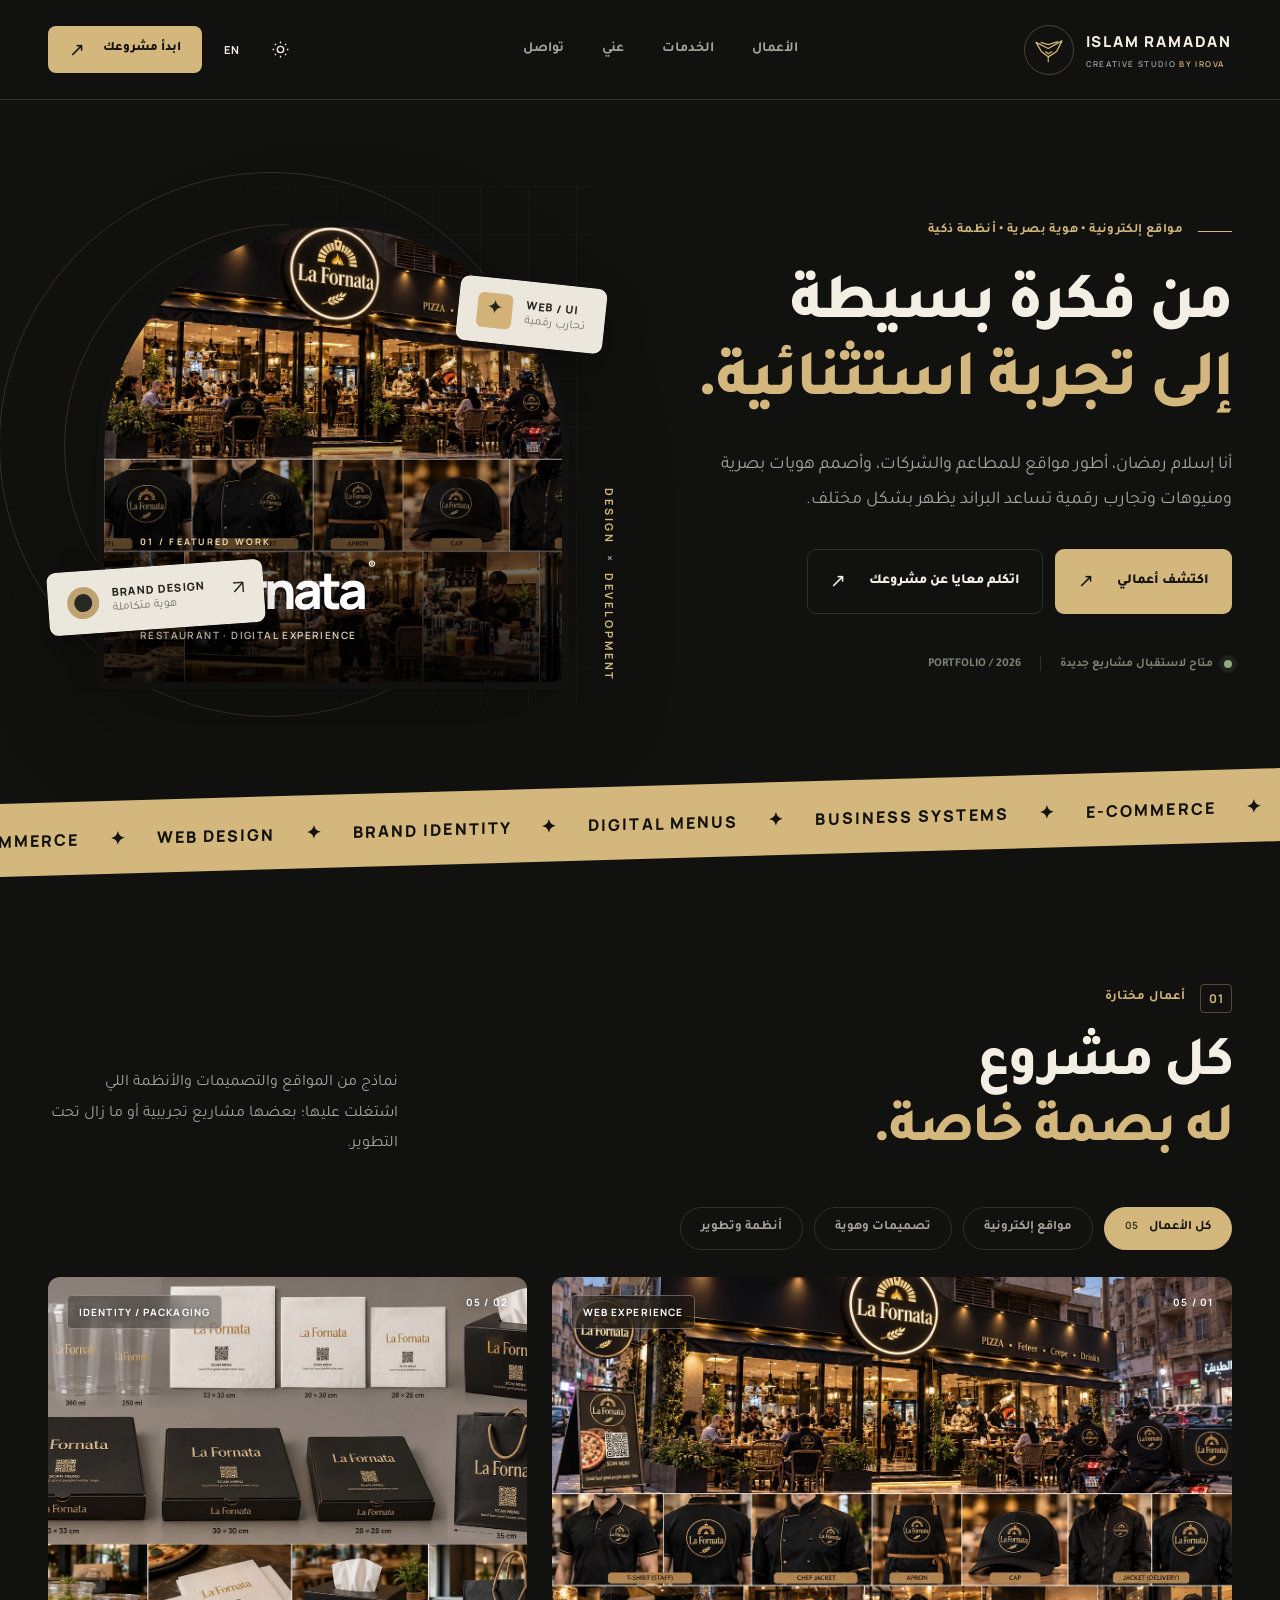
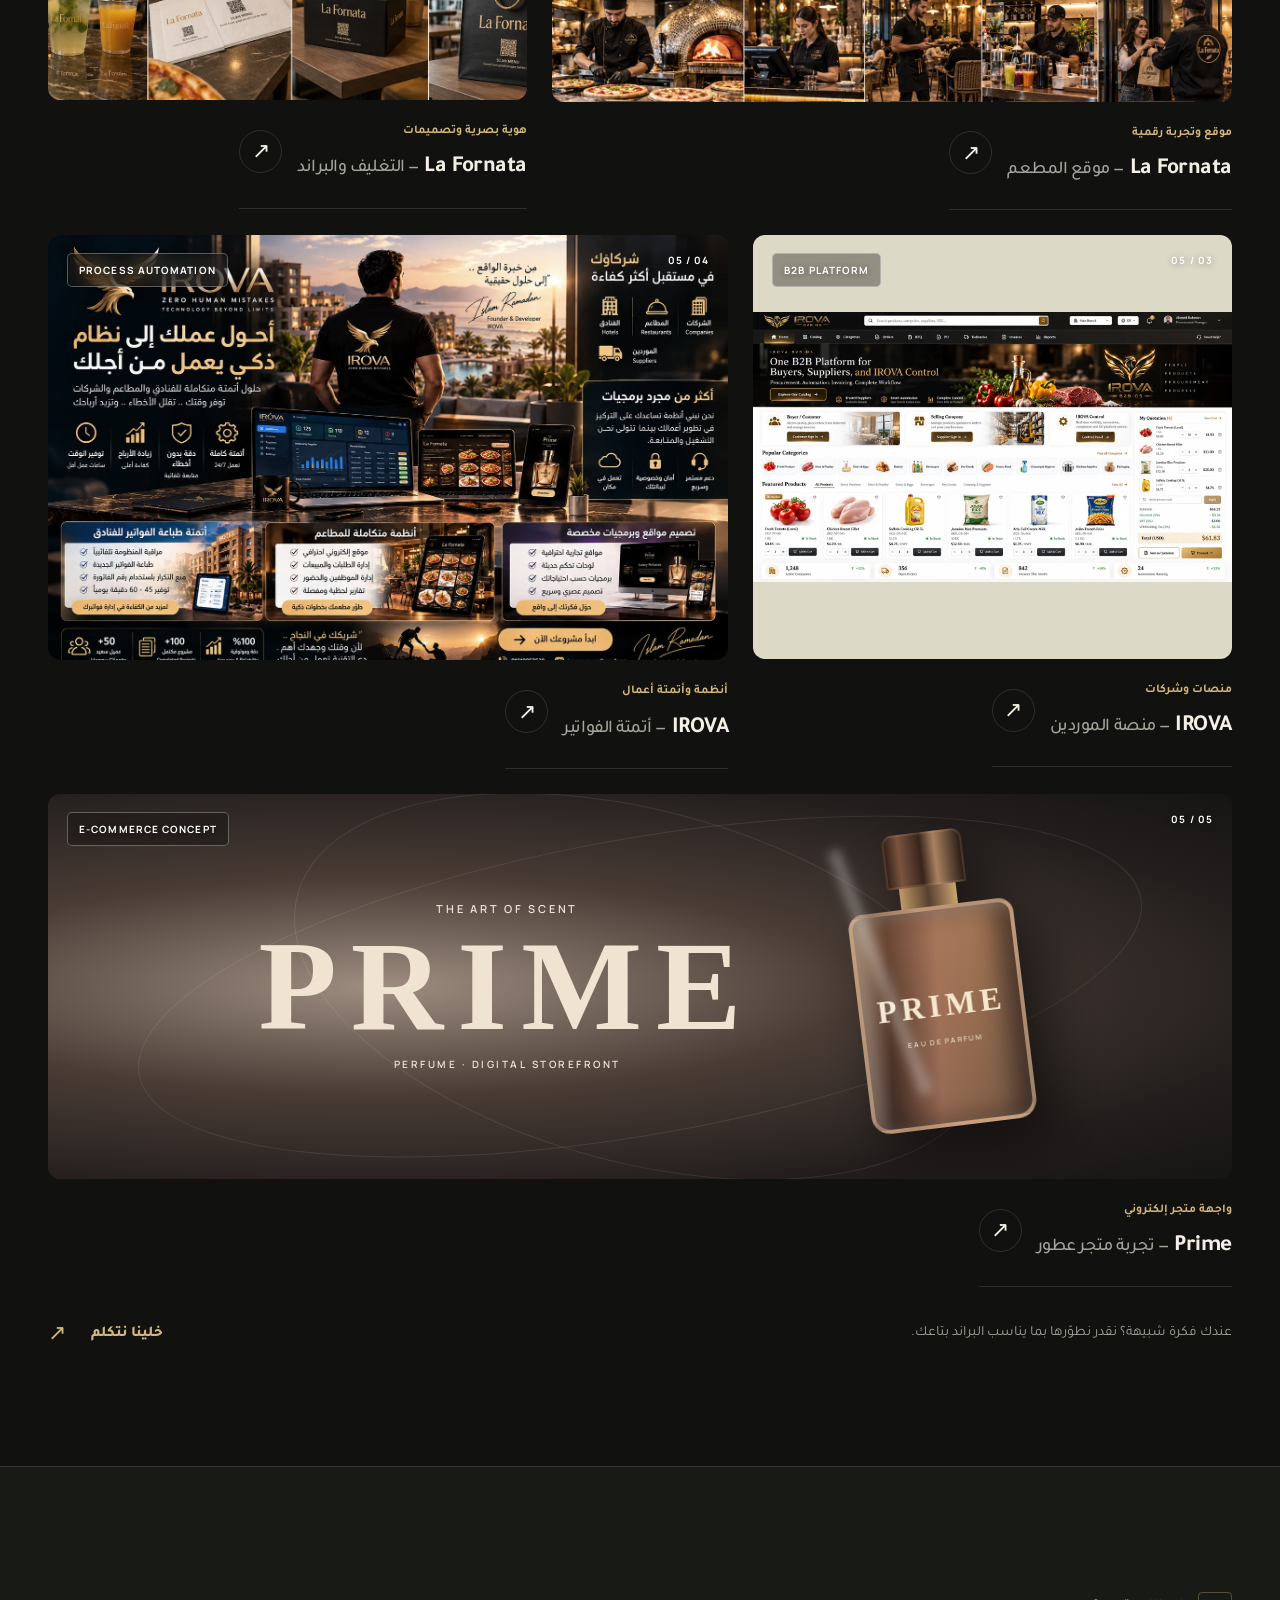
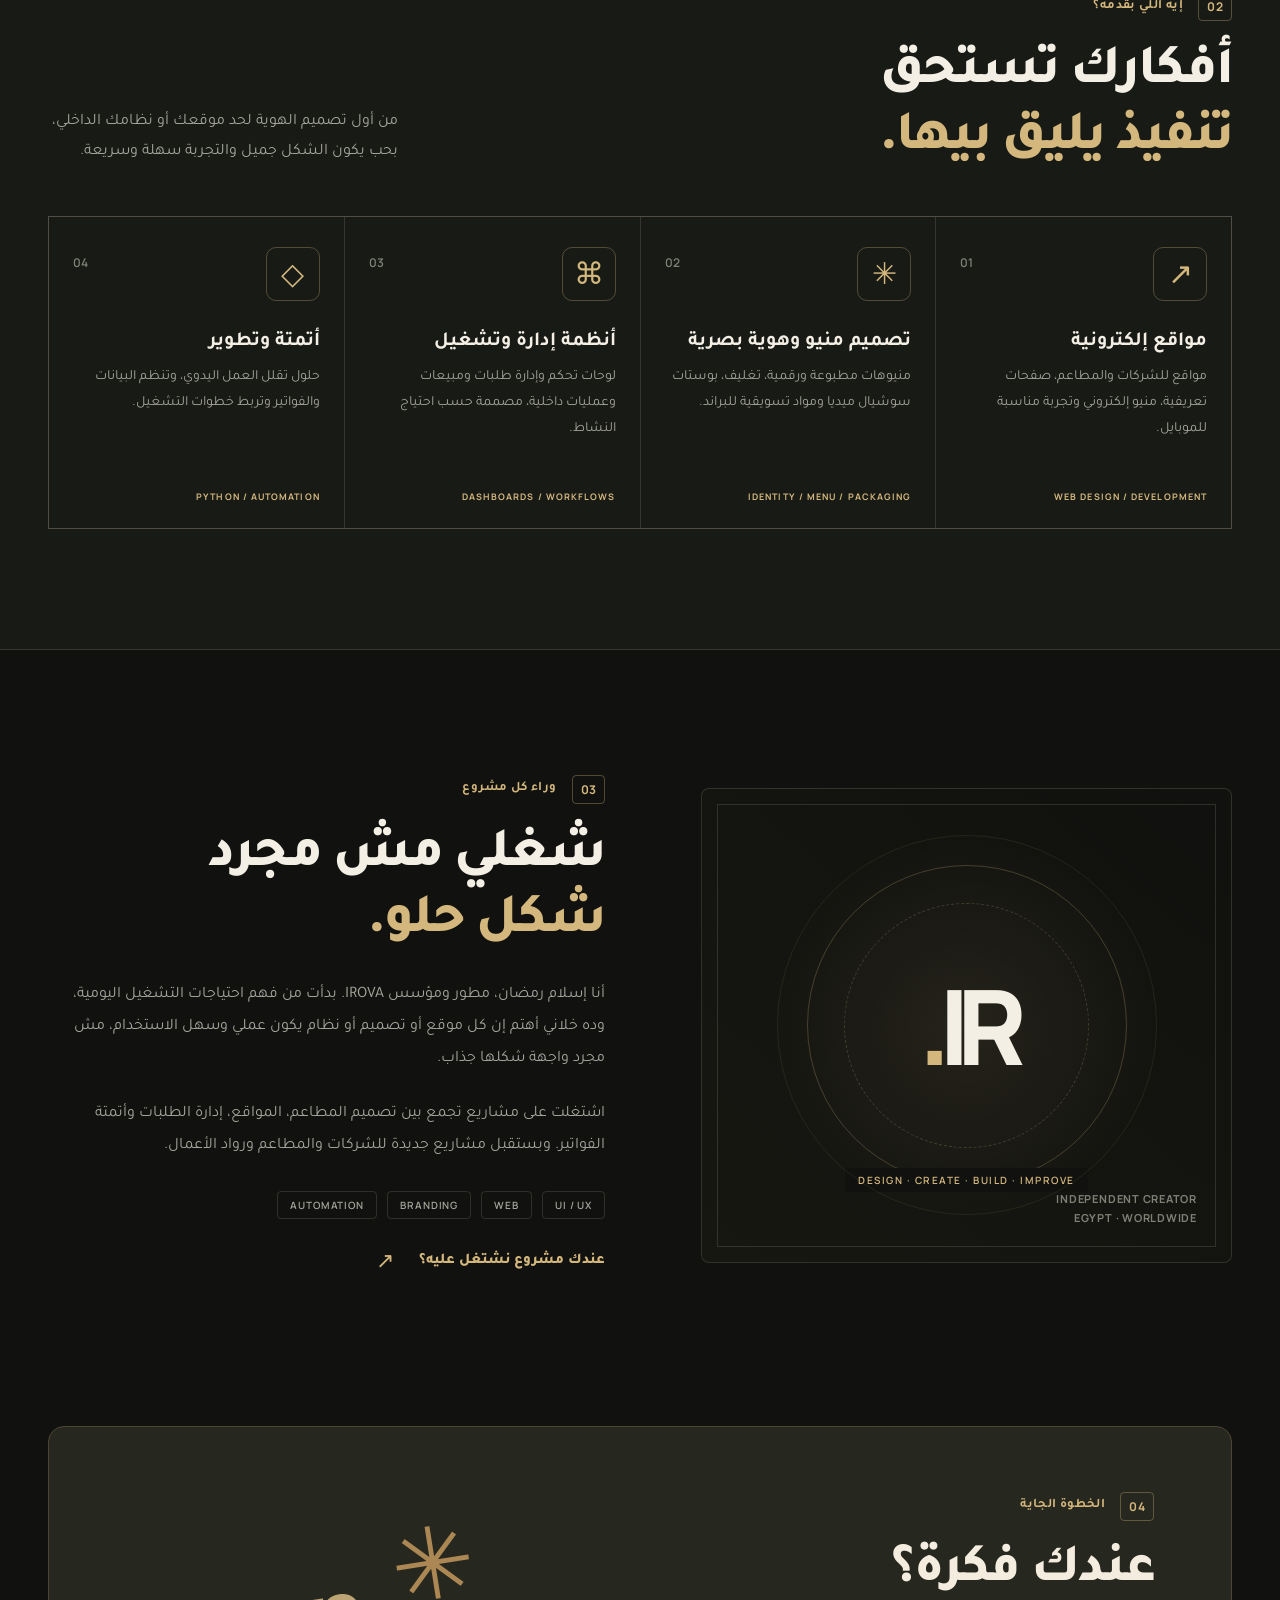
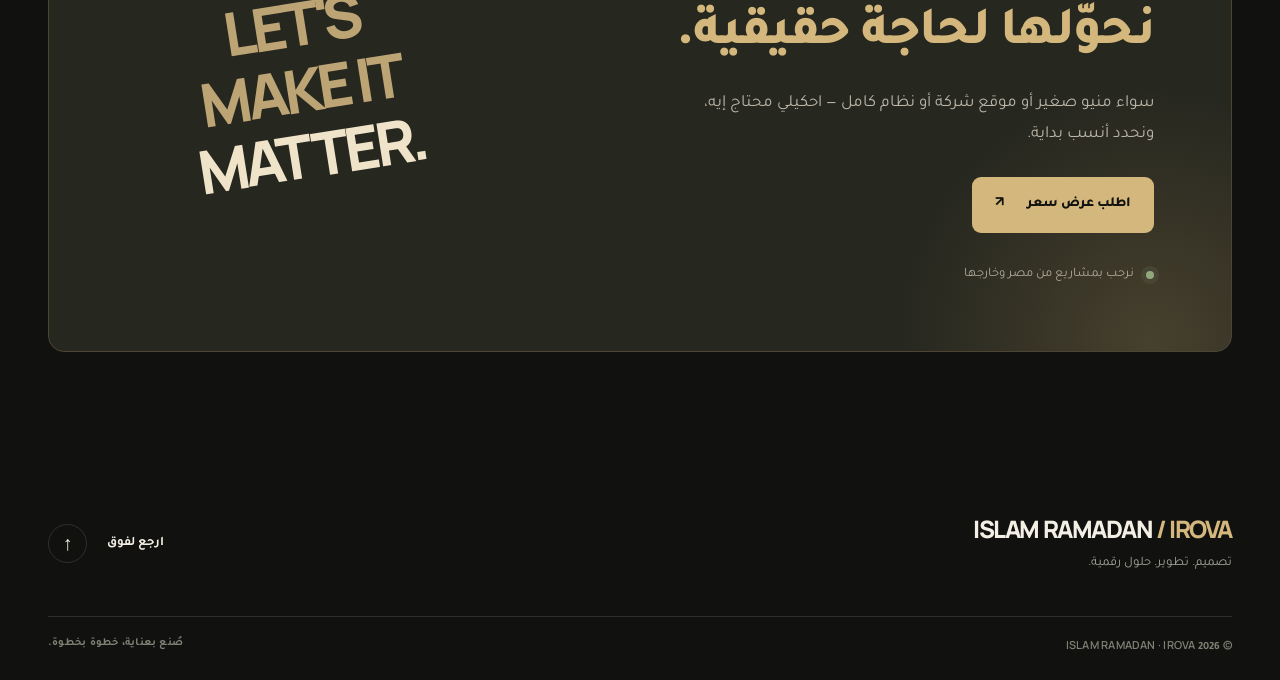
==== index.html @ 34f21617 "Publish Islam Ramadan portfolio mobile-ready self-contained site" ====
<!doctype html>
<html lang="ar" dir="rtl">
<head>
  <meta charset="utf-8">
  <meta name="viewport" content="width=device-width, initial-scale=1">
  <meta name="theme-color" content="#11120f">
  <meta name="description" content="Islam Ramadan — IROVA. Web development, digital experiences, menu designs, branding, and business automation.">
  <meta property="og:title" content="Islam Ramadan | IROVA — Portfolio">
  <meta property="og:description" content="Selected websites, restaurant branding, digital menus and intelligent business systems.">
  <meta property="og:type" content="website">
  <title>Islam Ramadan | IROVA — Portfolio</title>
  
  
  <link rel="preconnect" href="https://fonts.googleapis.com">
  <link rel="preconnect" href="https://fonts.gstatic.com" crossorigin>
  <link href="https://fonts.googleapis.com/css2?family=DM+Sans:wght@400;500;600;700&family=Manrope:wght@400;500;600;700;800&family=Tajawal:wght@400;500;600;700;800&display=swap" rel="stylesheet">
  <style>
:root{--bg:#11120f;--bg-alt:#181a16;--surface:#20221d;--surface-soft:#24251f;--text:#f4efe5;--muted:#a5a49b;--subtle:#7e8175;--line:rgba(230,221,200,.14);--accent:#d4b77d;--accent-hi:#ead2a2;--accent-text:#12120e;--paper:#e8e4da;--heading:'Tajawal','Manrope',sans-serif;--latin:'Manrope','DM Sans',Arial,sans-serif;--body:'Tajawal','DM Sans',sans-serif;--page-max:1300px;--radius:18px;--ease:cubic-bezier(.23,1,.32,1)}
html[data-theme="light"]{--bg:#f6f4ef;--bg-alt:#eae7df;--surface:#fffdfa;--surface-soft:#e7e2d8;--text:#1e231d;--muted:#64675f;--subtle:#7c8175;--line:rgba(39,42,33,.13);--accent:#90723e;--accent-hi:#9b7b40;--accent-text:#fffdf7;--paper:#f6f4ed}
*,*::before,*::after{box-sizing:border-box}html{scroll-behavior:smooth;scroll-padding-top:110px}body{margin:0;background:var(--bg);color:var(--text);font-family:var(--body);font-size:16px;line-height:1.7;text-rendering:optimizeLegibility;-webkit-font-smoothing:antialiased}body.modal-open{overflow:hidden}button,input,textarea,select{font:inherit}button{cursor:pointer}a{color:inherit;text-decoration:none}button:focus-visible,a:focus-visible,input:focus-visible,select:focus-visible,textarea:focus-visible{outline:2px solid var(--accent);outline-offset:4px}img{display:block;max-width:100%}::selection{background:var(--accent);color:var(--bg)}[hidden]{display:none!important}.container{width:min(var(--page-max),calc(100% - 96px));margin-inline:auto}.skip-link{position:fixed;inset-inline-start:10px;top:-70px;background:var(--accent);color:#111;z-index:10000;padding:10px 16px}.skip-link:focus{top:8px}
.site-shell{overflow:clip}.site-header{position:relative;z-index:50;border-bottom:1px solid var(--line);transition:background .3s}.header-inner{height:99px;display:flex;align-items:center;justify-content:space-between;gap:30px}.brand{display:inline-flex;align-items:center;gap:12px;flex-shrink:0;direction:ltr}.brand-emblem{width:50px;height:50px;display:grid;place-items:center;color:var(--accent);border:1px solid rgba(212,183,125,.3);border-radius:50%}.brand-emblem svg{width:32px;height:32px}.brand-name{display:flex;flex-direction:column;line-height:1.3}.brand-name b{font:800 15px var(--latin);letter-spacing:.12em}.brand-name small{font:600 8px var(--latin);color:var(--muted);letter-spacing:.17em;margin-top:6px}.brand-name small span{color:var(--accent)}.main-nav{display:flex;align-items:center;gap:38px}.main-nav a{color:var(--muted);font-size:14px;font-weight:600;transition:color .2s}.main-nav a:hover{color:var(--accent)}.header-actions{display:flex;align-items:center;gap:12px}.icon-btn,.lang-btn,.hamburger{display:grid;place-items:center;background:none;border:none;color:var(--text);padding:0}.icon-btn{width:36px;height:36px}.icon-btn svg{width:19px;height:19px}.theme-moon{display:none!important}html[data-theme="light"] .theme-moon{display:block!important}html[data-theme="light"] .theme-sun{display:none}.lang-btn{min-width:36px;height:36px;font:700 11px var(--latin);letter-spacing:.05em}.header-cta{padding:12px 21px;background:var(--accent);color:var(--accent-text);border-radius:8px;font-size:13px;font-weight:800;white-space:nowrap;display:flex;align-items:center;gap:18px;transition:transform .2s,background .2s}.header-cta:hover{background:var(--accent-hi);transform:translateY(-2px)}.header-cta span:last-child{font:500 19px Arial}.hamburger{display:none;width:40px;height:40px;gap:6px;align-content:center}.hamburger span{display:block;width:22px;height:2px;background:currentColor;transition:transform .2s}
.hero{min-height:680px;padding-top:87px;padding-bottom:93px;display:grid;grid-template-columns:1.04fr .96fr;align-items:center;gap:40px}.hero-copy{position:relative;z-index:2}.eyebrow,.section-kicker{display:flex;align-items:center;gap:15px;font-size:13px;font-weight:700;letter-spacing:.03em;color:var(--accent)}.eyebrow-line{width:34px;height:1px;background:var(--accent)}.hero h1,h2{font-weight:800;letter-spacing:-.035em;line-height:1.18}.hero h1{font-size:clamp(48px,5.1vw,79px);margin:27px 0 25px;max-width:690px}.hero h1 em,.section-heading h2 em,.about-copy h2 em,.contact-content h2 em{font-style:normal;color:var(--accent)}.hero-paragraph{max-width:550px;color:var(--muted);font-size:18px;line-height:1.95;margin:0 0 31px}.hero-buttons{display:flex;gap:12px;flex-wrap:wrap}.btn{border:1px solid transparent;padding:15px 22px;border-radius:9px;display:inline-flex;align-items:center;justify-content:center;gap:23px;font-size:14px;font-weight:800;min-height:53px;transition:transform .2s,background .2s,border-color .2s;white-space:normal}.btn:hover{transform:translateY(-3px)}.btn-primary{background:var(--accent);color:var(--accent-text)}.btn-primary:hover{background:var(--accent-hi)}.btn-outline{background:transparent;border-color:var(--line);color:var(--text)}.btn-outline:hover{border-color:var(--accent)}.arrow-icon{font-family:Arial;font-size:19px;font-weight:400}.hero-note{margin-top:40px;display:flex;align-items:center;gap:11px;color:var(--subtle);font-size:12px;font-weight:600}.availability-dot{width:8px;height:8px;border-radius:50%;background:#91a77c;box-shadow:0 0 0 5px rgba(145,167,124,.11);display:inline-block;flex:none}.note-separator{width:1px;height:15px;background:var(--line);margin-inline:8px}.hero-art{height:520px;position:relative;min-width:0;isolation:isolate}.art-grid{position:absolute;inset:0;background-image:linear-gradient(to right,rgba(212,183,125,.10) 1px,transparent 1px),linear-gradient(to bottom,rgba(212,183,125,.10) 1px,transparent 1px);background-size:48px 48px;mask-image:linear-gradient(to left,black,transparent 90%);opacity:.45}.orbit{position:absolute;border:1px solid rgba(212,183,125,.18);border-radius:50%}.orbit-a{width:445px;height:445px;top:37px;left:3%}.orbit-b{width:545px;height:545px;top:-15px;left:-9%}.hero-art-main{position:absolute;inset:33px 28px 18px 49px;border:7px solid var(--bg);box-shadow:0 25px 100px rgba(0,0,0,.29);overflow:hidden;border-radius:240px 240px 12px 12px;background:#29261f}.hero-art-main img{height:100%;width:100%;object-fit:cover;object-position:center;filter:contrast(1.03) saturate(.87)}.hero-art-shade{position:absolute;inset:0;background:linear-gradient(180deg,rgba(2,3,2,.04) 32%,rgba(0,0,0,.87) 100%)}.hero-art-content{position:absolute;left:36px;right:36px;bottom:40px;color:#fff;display:flex;flex-direction:column;align-items:flex-start;direction:ltr}.hero-art-content>span{font:700 9px var(--latin);letter-spacing:.25em;color:#f1d9a9}.hero-art-content strong{font:800 clamp(37px,4vw,61px) var(--latin);letter-spacing:-.075em;line-height:1.2;margin-top:11px}.tm{font-size:12px;vertical-align:top;margin-left:3px;letter-spacing:0}.hero-art-content small{font:600 10px var(--latin);letter-spacing:.14em;color:#ddd3bb;margin-top:8px}.floating-card{position:absolute;z-index:2;display:flex;align-items:center;gap:13px;padding:14px 18px;color:#25251e;background:#ece7dc;border:1px solid #f5f0e6;box-shadow:0 18px 40px rgba(0,0,0,.27);border-radius:9px;direction:ltr}.floating-card span:nth-child(2){display:flex;flex-direction:column;line-height:1.5}.floating-card strong{font:800 11px var(--latin);letter-spacing:.1em}.floating-card small{font-size:12px;color:#77736c}.floating-card-a{top:95px;right:-8px;transform:rotate(6deg)}.tiny-square{display:grid;place-items:center;width:35px;height:35px;border-radius:6px;background:#d2b276;font-size:20px}.floating-card-b{bottom:78px;left:0;transform:rotate(-4deg)}.tiny-circle{height:32px;width:32px;border-radius:50%;border:7px solid #bfa274;background:#262821}.floating-arrow{margin-left:15px;font-size:19px}.hero-outline-label{font:700 11px var(--latin);letter-spacing:.26em;color:var(--accent);position:absolute;right:-20px;bottom:25px;writing-mode:vertical-rl}.hero-outline-label span{color:var(--muted)}
.service-ticker{height:73px;display:flex;align-items:center;overflow:hidden;background:var(--accent);color:var(--accent-text);transform:skewY(-1.6deg);margin:-14px -8px 0}.ticker-track{white-space:nowrap;min-width:max-content;animation:ticker 35s linear infinite;direction:ltr}.ticker-track span{display:block;font:800 16px var(--latin);letter-spacing:.13em}.ticker-track b{margin:0 25px;font-size:18px}@keyframes ticker{to{transform:translateX(-49%)}}
.section-pad{padding-top:125px;padding-bottom:120px}.section-heading{display:flex;justify-content:space-between;align-items:end;gap:40px;margin-bottom:42px}.section-index{font:700 12px var(--latin);color:var(--accent);padding:5px 8px;border:1px solid rgba(212,183,125,.34);border-radius:4px}.section-heading h2,.about-copy h2,.contact-content h2{font-size:clamp(40px,4.35vw,66px);margin:21px 0 0}.section-description{max-width:350px;color:var(--muted);font-size:16px;line-height:1.9;margin:0 0 6px}.filter-bar{display:flex;gap:11px;margin-bottom:27px;flex-wrap:wrap}.filter-chip{border:1px solid var(--line);color:var(--muted);border-radius:100px;padding:9px 20px;background:none;font-size:13px;font-weight:700;min-height:42px;transition:.2s}.filter-chip.is-active,.filter-chip:hover{background:var(--accent);border-color:var(--accent);color:var(--accent-text)}.filter-number{display:inline-block;font-family:var(--latin);margin-inline-start:11px;font-size:10px;opacity:.8}.projects-grid{display:grid;grid-template-columns:repeat(12,minmax(0,1fr));gap:25px;align-items:stretch}.project-card{appearance:none;background:transparent;text-align:start;border:0;display:flex;flex-direction:column;padding:0;min-width:0;color:var(--text);transition:transform .28s var(--ease)}.project-card:hover{transform:translateY(-5px)}.project-card:focus-visible{outline-offset:6px}.project-big{grid-column:span 7}.project-compact{grid-column:span 5}.project-full{grid-column:span 12}.project-visual{position:relative;overflow:hidden;width:100%;aspect-ratio:1.58;border-radius:12px;background:#29291f}.project-big .project-visual{aspect-ratio:1.6}.project-compact .project-visual{aspect-ratio:1.13}.project-visual img{width:100%;height:100%;object-fit:cover;transition:transform .8s var(--ease);filter:saturate(.86)}.project-card:hover .project-visual img{transform:scale(1.065)}.project-restaurant img{object-position:center}.project-b2b .project-visual{background:#ddd9c7}.project-b2b img{object-fit:contain;filter:none}.project-hospitality img{object-position:top center}.project-top-chip,.project-number{position:absolute;top:18px;color:white;font:700 10px var(--latin);letter-spacing:.11em;text-shadow:0 1px 6px #0006;z-index:2}.project-top-chip{left:19px;padding:9px 11px;border:1px solid rgba(255,255,255,.3);border-radius:5px;background:rgba(15,14,12,.36);backdrop-filter:blur(12px)}.project-number{right:19px}.project-meta{display:flex;align-items:center;justify-content:space-between;gap:15px;padding:18px 0 23px;border-bottom:1px solid var(--line)}.project-type{color:var(--accent);font-size:12px;font-weight:700}.project-meta h3{margin:6px 0 0;font-size:23px;line-height:1.45;letter-spacing:-.02em}.project-meta h3 span{font-weight:500;color:var(--muted);font-size:18px}.project-link-circle{display:grid;place-items:center;width:43px;height:43px;border:1px solid var(--line);border-radius:50%;font:400 22px Arial;flex:none;transition:background .2s,border-color .2s,color .2s}.project-card:hover .project-link-circle{background:var(--accent);border-color:var(--accent);color:var(--accent-text)}.prime-visual{height:385px;aspect-ratio:unset!important;display:flex;justify-content:center;align-items:center;gap:100px;isolation:isolate;background:radial-gradient(ellipse at 28% 50%,#9e8d80 0%,#493c35 40%,#231e1d 77%,#151514 100%)}.prime-visual:before,.prime-visual:after{content:'';position:absolute;border:1px solid #ffffff17;inset:44px 7%;border-radius:50%;transform:rotate(-10deg);z-index:-1}.prime-visual:after{inset:16px 20%;transform:rotate(15deg)}.prime-visual-copy{color:#efe4d2;display:flex;flex-direction:column;text-align:center;direction:ltr;z-index:1}.prime-visual-copy span{font:600 11px var(--latin);letter-spacing:.25em}.prime-visual-copy strong{font:600 clamp(67px,10vw,142px) Georgia,serif;letter-spacing:.11em;line-height:1.1}.prime-visual-copy small{font:600 10px var(--latin);letter-spacing:.25em}.prime-bottle{height:310px;width:166px;position:relative;display:flex;flex-direction:column;align-items:center;filter:drop-shadow(17px 23px 27px rgba(0,0,0,.55));transform:rotate(-7deg)}.bottle-cap{width:80px;height:54px;border-radius:10px 10px 2px 2px;background:linear-gradient(90deg,#2b1b14,#7a543f 20%,#37241c 47%,#aa8161 65%,#201712);box-shadow:inset 0 0 0 2px #cfa17a33}.bottle-neck{width:57px;height:21px;background:linear-gradient(90deg,#be9a66,#564030,#cba571)}.bottle-body{height:221px;width:166px;border-radius:15px 15px 19px 19px;border:4px solid rgba(243,205,163,.47);background:linear-gradient(95deg,rgba(250,220,176,.27),transparent 20%,rgba(210,150,117,.6) 48%,rgba(245,187,134,.39) 75%,rgba(248,222,184,.27)),linear-gradient(#704c37,#38251e);box-shadow:inset 12px 4px 16px #ffffff36,inset -15px 0 25px #190d0b8f;display:flex;flex-direction:column;align-items:center;justify-content:center;color:#f6e8cf;font:600 32px Georgia,serif;letter-spacing:.14em;overflow:hidden}.bottle-body small{font:500 7px var(--latin);letter-spacing:.25em;margin-top:13px}.bottle-shine{width:20px;height:260px;transform:rotate(-14deg);position:absolute;left:16px;top:4px;background:linear-gradient(90deg,transparent,rgba(255,255,255,.36),transparent);filter:blur(5px)}.work-foot{display:flex;justify-content:space-between;align-items:center;gap:20px;margin-top:33px;color:var(--muted);font-size:14px}.text-link{display:inline-flex;align-items:center;gap:25px;font-weight:800;font-size:15px;color:var(--accent);white-space:nowrap}.text-link span:last-child{font:400 22px Arial;transition:transform .2s}.text-link:hover span:last-child{transform:translate(4px,-4px)}
.services-section{background:var(--bg-alt);border-top:1px solid var(--line);border-bottom:1px solid var(--line)}.services-grid{display:grid;grid-template-columns:repeat(4,1fr);gap:1px;border:1px solid var(--line);background:var(--line)}.service-item{background:var(--bg-alt);min-height:311px;padding:30px 24px 25px;display:flex;flex-direction:column;position:relative;transition:background .2s}.service-item:hover{background:var(--surface)}.service-icon{width:54px;height:54px;border:1px solid rgba(212,183,125,.31);color:var(--accent);display:grid;place-items:center;font:500 30px Arial;border-radius:10px}.service-num{position:absolute;top:37px;left:24px;font:600 12px var(--latin);color:var(--subtle)}.service-item h3{font-size:20px;margin:26px 0 8px;line-height:1.5}.service-item p{font-size:14px;line-height:1.85;color:var(--muted);margin:0 0 18px}.service-item small{font:700 9px var(--latin);letter-spacing:.12em;color:var(--accent);margin-top:auto;direction:ltr;text-align:end}
.about-grid{display:grid;grid-template-columns:1fr 1.05fr;gap:96px;align-items:center}.about-art{position:relative;height:475px;background:radial-gradient(circle at center,rgba(212,183,125,.09) 0%,transparent 55%),linear-gradient(40deg,rgba(212,183,125,.03),transparent);border:1px solid var(--line);overflow:hidden;display:grid;place-items:center;border-radius:8px}.about-art:before{content:'';position:absolute;inset:15px;border:1px solid var(--line)}.about-orbit{width:320px;height:320px;border:1px solid rgba(212,183,125,.25);border-radius:50%;display:grid;place-items:center;position:relative}.about-orbit:before,.about-orbit:after{content:'';position:absolute;width:245px;height:245px;border:1px dashed rgba(212,183,125,.22);border-radius:50%}.about-orbit:after{width:380px;height:380px;border-style:solid;opacity:.45}.about-monogram{font:800 104px var(--latin);color:var(--text);letter-spacing:-.12em}.about-monogram span{color:var(--accent)}.about-ring-label{position:absolute;bottom:-8px;background:var(--bg);color:var(--accent);padding:5px 13px;font:600 10px var(--latin);letter-spacing:.15em;white-space:nowrap}.about-corner-note{position:absolute;bottom:34px;right:34px;color:var(--subtle);font:700 11px/1.75 var(--latin);letter-spacing:.07em;direction:ltr;text-align:right}.about-copy p{color:var(--muted);font-size:16px;line-height:2;margin:23px 0 0}.about-tags{display:flex;gap:10px;flex-wrap:wrap;margin:29px 0}.about-tags span{border:1px solid var(--line);padding:6px 12px;border-radius:4px;color:var(--muted);font:600 10px var(--latin);letter-spacing:.09em}
.contact-section{padding-top:30px}.contact-card{min-height:475px;padding:65px 77px;position:relative;border-radius:16px;background:#26271f;color:#f3ecdf;overflow:hidden;display:grid;grid-template-columns:1.3fr .7fr;align-items:center;gap:30px;border:1px solid #4d4534}.contact-glow{position:absolute;width:560px;height:560px;border-radius:50%;background:radial-gradient(circle,rgba(218,178,111,.18),transparent 64%);inset:auto -200px -270px auto;pointer-events:none}.contact-content{position:relative;z-index:2}.contact-content h2{font-size:clamp(37px,4.2vw,63px);margin:20px 0}.contact-content p{max-width:490px;color:#bcb6a8;font-size:17px;line-height:1.85}.contact-buttons{display:flex;gap:12px;flex-wrap:wrap;margin-top:27px}.contact-buttons .btn-outline{border-color:#ffffff3a;color:#f3ecdf}.contact-buttons .btn-outline:hover{border-color:var(--accent)}.contact-foot{display:flex;align-items:center;gap:12px;color:#b0a99b;font-size:13px;margin-top:31px}.contact-side{position:relative;z-index:1;direction:ltr;display:flex;flex-direction:column;text-align:center;font:800 clamp(38px,4.7vw,72px)/1.1 var(--latin);letter-spacing:-.08em;transform:rotate(-9deg);color:#bda475}.contact-side em{color:#efe3c9;font-style:normal}.asterisk{position:absolute;right:-13px;top:-62px;font-size:100px;font-weight:300;color:#ab8753}
.footer{padding-top:0;padding-bottom:26px}.footer-top{display:flex;justify-content:space-between;align-items:center;padding:40px 0;border-bottom:1px solid var(--line)}.footer-brand strong{font:800 24px var(--latin);letter-spacing:-.06em}.footer-brand strong span{color:var(--accent)}.footer-brand p{font-size:13px;color:var(--muted);margin:3px 0 0}.back-top{display:flex;align-items:center;gap:20px;font-weight:700;font-size:13px}.back-top span:last-child{width:39px;height:39px;border:1px solid var(--line);border-radius:50%;display:grid;place-items:center;font:20px Arial}.footer-bottom{display:flex;justify-content:space-between;gap:20px;padding-top:20px;color:var(--subtle);font:600 11px var(--latin);letter-spacing:.02em}.footer-bottom span:last-child{font-family:var(--body)}
.modal-backdrop{position:fixed;inset:0;z-index:1000;display:flex;justify-content:center;align-items:center;background:rgba(0,0,0,.78);backdrop-filter:blur(10px);padding:24px;overflow-y:auto}.modal-panel{background:var(--surface);border:1px solid var(--line);color:var(--text);position:relative;border-radius:16px;width:min(850px,100%);max-height:min(92vh,950px);overflow:auto;box-shadow:0 30px 120px rgba(0,0,0,.5)}.modal-close{position:sticky;float:inline-end;top:17px;margin:17px 17px -59px 0;z-index:4;width:43px;height:43px;border-radius:50%;background:var(--bg);color:var(--text);border:1px solid var(--line);font-size:27px;line-height:1}.project-modal-image{height:350px;background:#312f27 center/cover no-repeat;position:relative}.project-modal-image img{width:100%;height:100%;object-fit:cover}.project-modal-image .prime-visual{width:100%;height:100%;transform:none;gap:45px}.project-modal-image .prime-bottle{transform:scale(.7) rotate(-7deg)}.project-modal-image .prime-visual-copy strong{font-size:70px}.modal-copy{padding:37px 45px 43px}.modal-eyebrow{font:700 11px var(--latin);letter-spacing:.17em;color:var(--accent)}.modal-copy h2,.inquiry-panel h2{font-size:clamp(27px,3vw,40px);margin:10px 0 15px}.modal-copy p{font-size:16px;color:var(--muted);line-height:1.9;max-width:680px}.modal-deliverables{display:flex;gap:10px;flex-wrap:wrap;margin:24px 0 29px}.modal-deliverables span{font-size:12px;border:1px solid var(--line);padding:9px 14px;border-radius:50px;color:var(--text)}.modal-actions{display:flex;gap:11px;flex-wrap:wrap}.inquiry-panel{width:min(680px,100%);padding:41px 45px}.inquiry-head{margin-bottom:25px}.inquiry-head h2{margin:11px 0}.inquiry-head p{color:var(--muted);margin:0;font-size:14px}.inquiry-panel form{display:flex;flex-direction:column;gap:16px}.inquiry-panel label{display:flex;flex-direction:column;gap:7px;flex:1;font-size:13px;font-weight:700}.form-row{display:flex;gap:15px}.inquiry-panel input,.inquiry-panel textarea,.inquiry-panel select{width:100%;background:var(--bg);border:1px solid var(--line);color:var(--text);border-radius:9px;padding:12px 14px;outline:none;font-size:14px}.inquiry-panel input:focus,.inquiry-panel textarea:focus,.inquiry-panel select:focus{border-color:var(--accent)}.inquiry-panel textarea{resize:vertical}.form-actions{display:flex;gap:17px;align-items:center;flex-wrap:wrap}.form-hint{font-size:12px;color:var(--subtle);line-height:1.7;margin:0}#formStatus{font-size:13px;color:var(--accent)}
html[lang="en"] body{font-family:var(--latin)}html[lang="en"] .hero h1,html[lang="en"] h2,html[lang="en"] h3{font-family:var(--latin)}html[lang="en"] .hero h1{font-size:clamp(49px,5.1vw,74px);letter-spacing:-.075em}html[lang="en"] .hero-paragraph{font-size:16px;line-height:1.85}html[lang="en"] .section-heading h2{letter-spacing:-.065em}html[lang="en"] .service-num{right:24px;left:auto}html[lang="en"] .service-item small{text-align:left}html[lang="en"] .modal-close{margin-left:17px;margin-right:0}
@media (max-width:1150px){.container{width:calc(100% - 64px)}.main-nav{gap:23px}.header-cta{padding:10px 14px;gap:8px}.hero{gap:15px;min-height:600px}.hero h1{font-size:clamp(45px,5.5vw,67px)}.hero-art{height:465px}.hero-art-main{inset:32px 26px 15px 36px}.about-grid{gap:45px}.services-grid{grid-template-columns:repeat(2,1fr)}}
@media (max-width:850px){.container{width:calc(100% - 40px)}.header-inner{height:76px}.main-nav{display:none;position:absolute;top:75px;left:0;right:0;background:var(--bg);border-bottom:1px solid var(--line);padding:20px;box-shadow:0 14px 35px #0002;flex-direction:column;align-items:stretch;gap:10px}.main-nav.is-open{display:flex}.main-nav a{display:block;padding:10px}.header-cta{display:none}.hamburger{display:grid}.hamburger[aria-expanded="true"] span:first-child{transform:translateY(4px) rotate(45deg)}.hamburger[aria-expanded="true"] span:last-child{transform:translateY(-4px) rotate(-45deg)}.hero{display:flex;flex-direction:column;align-items:stretch;padding-top:63px;padding-bottom:73px}.hero-copy{max-width:720px}.hero h1{font-size:clamp(44px,8.2vw,78px)}.hero-art{margin:25px auto 0;width:min(520px,100%);height:490px;align-self:center}.section-pad{padding-top:90px;padding-bottom:86px}.project-meta h3{font-size:19px}.project-meta h3 span{font-size:16px}.about-grid{grid-template-columns:1fr;gap:50px}.about-art{height:360px;order:2}.about-copy{order:1}.contact-card{padding:51px 36px;grid-template-columns:1fr}.contact-side{display:none}}
@media (max-width:610px){.container{width:calc(100% - 36px)}.brand-emblem{width:43px;height:43px}.brand-name b{font-size:12px}.brand-name small{font-size:7px}.header-inner{gap:6px}.header-actions{gap:3px}.lang-btn{min-width:34px}.hero{padding-top:48px;padding-bottom:68px}.eyebrow{font-size:11px}.hero h1{font-size:clamp(40px,10.3vw,58px);margin:22px 0 20px}.hero-paragraph{font-size:16px;line-height:1.85}.hero-buttons{gap:10px}.hero-buttons .btn{min-height:49px;font-size:12px;padding:12px 13px;gap:10px}.hero-note{margin-top:29px;font-size:10px;flex-wrap:wrap}.hero-art{height:390px;max-width:400px;margin-top:15px}.hero-art-main{inset:23px 16px 12px 25px;border-width:5px;border-radius:180px 180px 10px 10px}.hero-art-content{left:24px;right:24px;bottom:30px}.hero-art-content strong{font-size:43px}.floating-card{padding:9px 11px;gap:7px}.floating-card strong{font-size:9px}.floating-card small{font-size:10px}.tiny-square,.tiny-circle{height:28px;width:28px}.tiny-circle{border-width:6px}.floating-card-a{right:-1px;top:48px}.floating-card-b{bottom:55px;left:-5px}.floating-arrow,.hero-outline-label{display:none}.orbit-a{width:340px;height:340px}.orbit-b{width:420px;height:420px}.service-ticker{height:57px}.ticker-track span{font-size:12px}.ticker-track b{margin:0 17px}.section-heading{flex-direction:column;align-items:start;gap:15px;margin-bottom:27px}.section-heading h2,.about-copy h2,.contact-content h2{font-size:clamp(36px,9vw,51px)}.section-description{max-width:100%;font-size:15px}.filter-bar{gap:8px}.filter-chip{min-height:38px;padding:6px 12px;font-size:11px}.projects-grid{grid-template-columns:1fr;gap:23px}.project-big,.project-compact,.project-full{grid-column:span 1}.project-visual,.project-big .project-visual,.project-compact .project-visual{aspect-ratio:1.27}.project-b2b .project-visual{aspect-ratio:1.31}.project-meta{padding-top:13px;padding-bottom:17px}.project-link-circle{width:36px;height:36px}.prime-visual{height:280px;gap:10px}.prime-visual-copy strong{font-size:55px}.prime-visual-copy span,.prime-visual-copy small{font-size:7px}.prime-bottle{transform:scale(.7) rotate(-7deg);transform-origin:center;width:120px}.work-foot{align-items:start;flex-direction:column;font-size:13px}.services-grid{grid-template-columns:1fr 1fr}.service-item{min-height:300px;padding:22px 16px}.service-icon{width:42px;height:42px;font-size:23px}.service-num{top:27px;left:17px}.service-item h3{font-size:17px;margin-top:21px}.service-item p{font-size:12px}.service-item small{font-size:8px}.about-art{height:320px}.about-orbit{width:225px;height:225px}.about-orbit:before{width:175px;height:175px}.about-orbit:after{width:290px;height:290px}.about-monogram{font-size:77px}.about-ring-label{font-size:7px}.about-corner-note{right:26px;bottom:26px;font-size:8px}.about-copy p{font-size:15px}.contact-section{padding-top:0}.contact-card{padding:43px 25px;min-height:0}.contact-content p{font-size:15px}.contact-buttons .btn{width:100%}.footer-top{padding-top:28px}.footer-brand strong{font-size:17px}.footer-bottom{font-size:9px;flex-direction:column;gap:7px}.modal-backdrop{padding:11px}.modal-panel{max-height:94vh}.project-modal-image{height:230px}.modal-copy{padding:29px 23px}.modal-copy h2{font-size:27px}.modal-copy p{font-size:14px}.modal-actions .btn{width:100%}.inquiry-panel{padding:27px 22px}.form-row{flex-direction:column}.inquiry-head h2{font-size:28px}.project-modal-image .prime-visual{gap:0}.project-modal-image .prime-bottle{transform:scale(.5) rotate(-7deg);width:100px}.project-modal-image .prime-visual-copy strong{font-size:42px}}
@media(max-width:360px){.brand-name small{font-size:6px}.brand-name b{font-size:10px}.header-actions{gap:0}.hero h1{font-size:37px}.services-grid{grid-template-columns:1fr}.service-item{min-height:220px}.prime-visual-copy strong{font-size:46px}.prime-bottle{transform:scale(.55) rotate(-7deg)}}
@media(prefers-reduced-motion:reduce){*,*::before,*::after{animation-duration:.01ms!important;scroll-behavior:auto!important;transition-duration:.01ms!important}}

</style>
  
  
</head>
<body>
  <a class="skip-link" href="#main" data-i18n="skip">تخطَّ إلى المحتوى</a>
  <div class="site-shell" id="top">
    <header class="site-header" id="siteHeader">
      <div class="header-inner container">
        <a class="brand" href="#top" aria-label="Islam Ramadan IROVA — Home">
          <span class="brand-emblem" aria-hidden="true"><svg viewBox="0 0 42 42" fill="none"><path d="M4 11L20 19L38 9L31 23L20 30L11 23L4 11Z" stroke="currentColor" stroke-width="1.7" stroke-linejoin="round"/><path d="M10 11L20 14L33 10M16 23L20 26L25 23M20 30V37" stroke="currentColor" stroke-width="1.5"/></svg></span>
          <span class="brand-name"><b>ISLAM RAMADAN</b><small>CREATIVE STUDIO <span>BY IROVA</span></small></span>
        </a>
        <nav class="main-nav" id="mainNav" aria-label="Main navigation">
          <a href="#work" data-i18n="navWork">الأعمال</a>
          <a href="#services" data-i18n="navServices">الخدمات</a>
          <a href="#about" data-i18n="navAbout">عني</a>
          <a href="#contact" data-i18n="navContact">تواصل</a>
        </nav>
        <div class="header-actions">
          <button class="icon-btn theme-btn" id="themeBtn" type="button" aria-label="تبديل المظهر" title="Theme"><svg class="theme-sun" viewBox="0 0 24 24" fill="none" stroke="currentColor" stroke-width="1.7"><circle cx="12" cy="12" r="4"/><path d="M12 2v2m0 16v2M4.9 4.9l1.4 1.4m11.4 11.4 1.4 1.4M2 12h2m16 0h2M4.9 19.1l1.4-1.4M17.7 6.3l1.4-1.4"/></svg><svg class="theme-moon" viewBox="0 0 24 24" fill="none" stroke="currentColor" stroke-width="1.7"><path d="M20.2 15.5A8.2 8.2 0 0 1 8.5 3.8a8.3 8.3 0 1 0 11.7 11.7z"/></svg></button>
          <button class="lang-btn" id="langBtn" type="button" aria-label="Switch language">EN</button>
          <a class="header-cta" href="#contact"><span data-i18n="navCTA">ابدأ مشروعك</span><span aria-hidden="true">↗</span></a>
          <button class="hamburger" id="menuBtn" type="button" aria-expanded="false" aria-controls="mainNav" aria-label="فتح القائمة"><span></span><span></span></button>
        </div>
      </div>
    </header>
    <main id="main">
      <section class="hero container" aria-labelledby="heroHeading">
        <div class="hero-copy">
          <div class="eyebrow"><span class="eyebrow-line"></span><span data-i18n="heroEyebrow">مواقع إلكترونية • هوية بصرية • أنظمة ذكية</span></div>
          <h1 id="heroHeading"><span data-i18n="heroHeadingA">من فكرة بسيطة</span><br><em data-i18n="heroHeadingB">إلى تجربة استثنائية.</em></h1>
          <p class="hero-paragraph" data-i18n="heroBody">أنا إسلام رمضان، أطور مواقع للمطاعم والشركات، وأصمم هويات بصرية ومنيوهات وتجارب رقمية تساعد البراند يظهر بشكل مختلف.</p>
          <div class="hero-buttons"><a class="btn btn-primary" href="#work"><span data-i18n="exploreWork">اكتشف أعمالي</span><span class="arrow-icon">↗</span></a><a class="btn btn-outline" href="#contact"><span data-i18n="discussProject">اتكلم معايا عن مشروعك</span><span class="arrow-icon">↗</span></a></div>
          <div class="hero-note"><span class="availability-dot"></span><span data-i18n="heroAvailable">متاح لاستقبال مشاريع جديدة</span><span class="note-separator"></span><span>2026 / PORTFOLIO</span></div>
        </div>
        <div class="hero-art" aria-label="Featured restaurant portfolio visual">
          <div class="art-grid"></div>
          <div class="orbit orbit-a"></div><div class="orbit orbit-b"></div>
          <div class="hero-art-main"><img src="[data-uri]" alt="La Fornata restaurant design concept" fetchpriority="high"><div class="hero-art-shade"></div><div class="hero-art-content"><span>01 / FEATURED WORK</span><strong>La Fornata<span class="tm">®</span></strong><small>RESTAURANT · DIGITAL EXPERIENCE</small></div></div>
          <div class="floating-card floating-card-a"><span class="tiny-square">✦</span><span><strong>WEB / UI</strong><small data-i18n="floatOne">تجارب رقمية</small></span></div>
          <div class="floating-card floating-card-b"><span class="tiny-circle"></span><span><strong>BRAND DESIGN</strong><small data-i18n="floatTwo">هوية متكاملة</small></span><span class="floating-arrow">↗</span></div>
          <div class="hero-outline-label">DESIGN <span>×</span> DEVELOPMENT</div>
        </div>
      </section>
      <section class="service-ticker" aria-label="Specialties"><div class="ticker-track" aria-hidden="true"><span>WEB DESIGN <b>✦</b> BRAND IDENTITY <b>✦</b> DIGITAL MENUS <b>✦</b> BUSINESS SYSTEMS <b>✦</b> E-COMMERCE <b>✦</b> WEB DESIGN <b>✦</b> BRAND IDENTITY <b>✦</b> DIGITAL MENUS <b>✦</b> BUSINESS SYSTEMS <b>✦</b> E-COMMERCE <b>✦</b></span></div></section>
      <section class="work-section section-pad" id="work" aria-labelledby="workHeading">
        <div class="container">
          <div class="section-heading"><div><div class="section-kicker"><span class="section-index">01</span><span data-i18n="workKicker">أعمال مختارة</span></div><h2 id="workHeading"><span data-i18n="workHeadingA">كل مشروع</span><br><em data-i18n="workHeadingB">له بصمة خاصة.</em></h2></div><p class="section-description" data-i18n="workIntro">نماذج من المواقع والتصميمات والأنظمة اللي اشتغلت عليها؛ بعضها مشاريع تجريبية أو ما زال تحت التطوير.</p></div>
          <div class="filter-bar" role="group" aria-label="Filter projects">
            <button type="button" class="filter-chip is-active" data-filter="all" aria-pressed="true"><span data-i18n="all">كل الأعمال</span><span class="filter-number">05</span></button>
            <button type="button" class="filter-chip" data-filter="web" aria-pressed="false"><span data-i18n="webFilter">مواقع إلكترونية</span></button>
            <button type="button" class="filter-chip" data-filter="brand" aria-pressed="false"><span data-i18n="designFilter">تصميمات وهوية</span></button>
            <button type="button" class="filter-chip" data-filter="systems" aria-pressed="false"><span data-i18n="systemsFilter">أنظمة وتطوير</span></button>
          </div>
          <div class="projects-grid" id="projectGrid">
            <button type="button" class="project-card project-big project-restaurant" data-project="lafornata" data-category="web" aria-label="View La Fornata digital restaurant project">
              <div class="project-visual"><img loading="lazy" src="[data-uri]" alt="Concept design visuals for La Fornata restaurant"><span class="project-top-chip">WEB EXPERIENCE</span><span class="project-number">01 / 05</span></div>
              <div class="project-meta"><div><span class="project-type" data-i18n="typeWeb">موقع وتجربة رقمية</span><h3>La Fornata <span data-i18n="lafornataSite">— موقع المطعم</span></h3></div><span class="project-link-circle" aria-hidden="true">↗</span></div>
            </button>
            <button type="button" class="project-card project-compact" data-project="branding" data-category="brand" aria-label="View La Fornata branding project">
              <div class="project-visual"><img loading="lazy" src="[data-uri]" alt="La Fornata packaging and visual branding mockups"><span class="project-top-chip">IDENTITY / PACKAGING</span><span class="project-number">02 / 05</span></div>
              <div class="project-meta"><div><span class="project-type" data-i18n="typeIdentity">هوية بصرية وتصميمات</span><h3>La Fornata <span data-i18n="lafornataBrand">— التغليف والبراند</span></h3></div><span class="project-link-circle" aria-hidden="true">↗</span></div>
            </button>
            <button type="button" class="project-card project-compact project-b2b" data-project="b2b" data-category="web systems" aria-label="View IROVA B2B platform project">
              <div class="project-visual"><img loading="lazy" src="[data-uri]" alt="IROVA B2B supplier system interface design"><span class="project-top-chip">B2B PLATFORM</span><span class="project-number">03 / 05</span></div>
              <div class="project-meta"><div><span class="project-type" data-i18n="typePlatform">منصات وشركات</span><h3>IROVA <span data-i18n="irovaB2B">— منصة الموردين</span></h3></div><span class="project-link-circle" aria-hidden="true">↗</span></div>
            </button>
            <button type="button" class="project-card project-big project-hospitality" data-project="automation" data-category="systems" aria-label="View IROVA invoice automation project">
              <div class="project-visual"><img loading="lazy" src="[data-uri]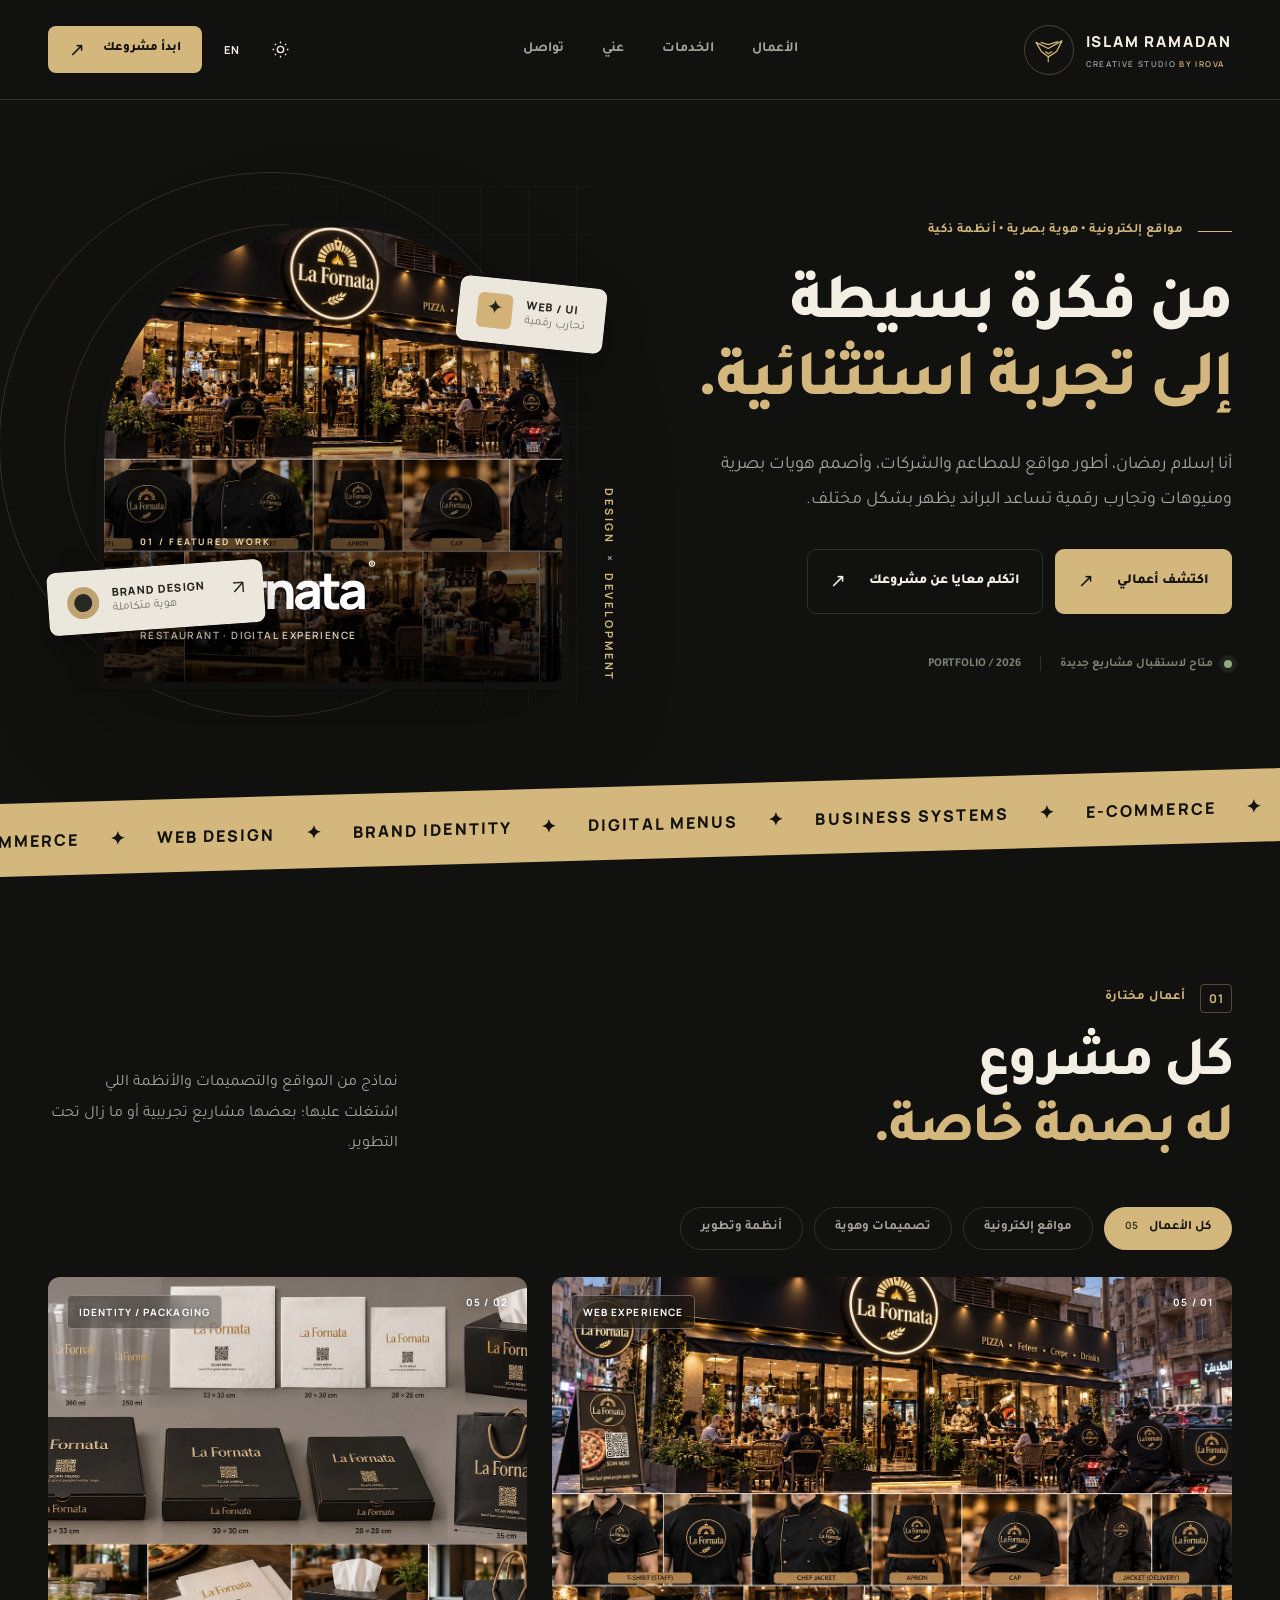
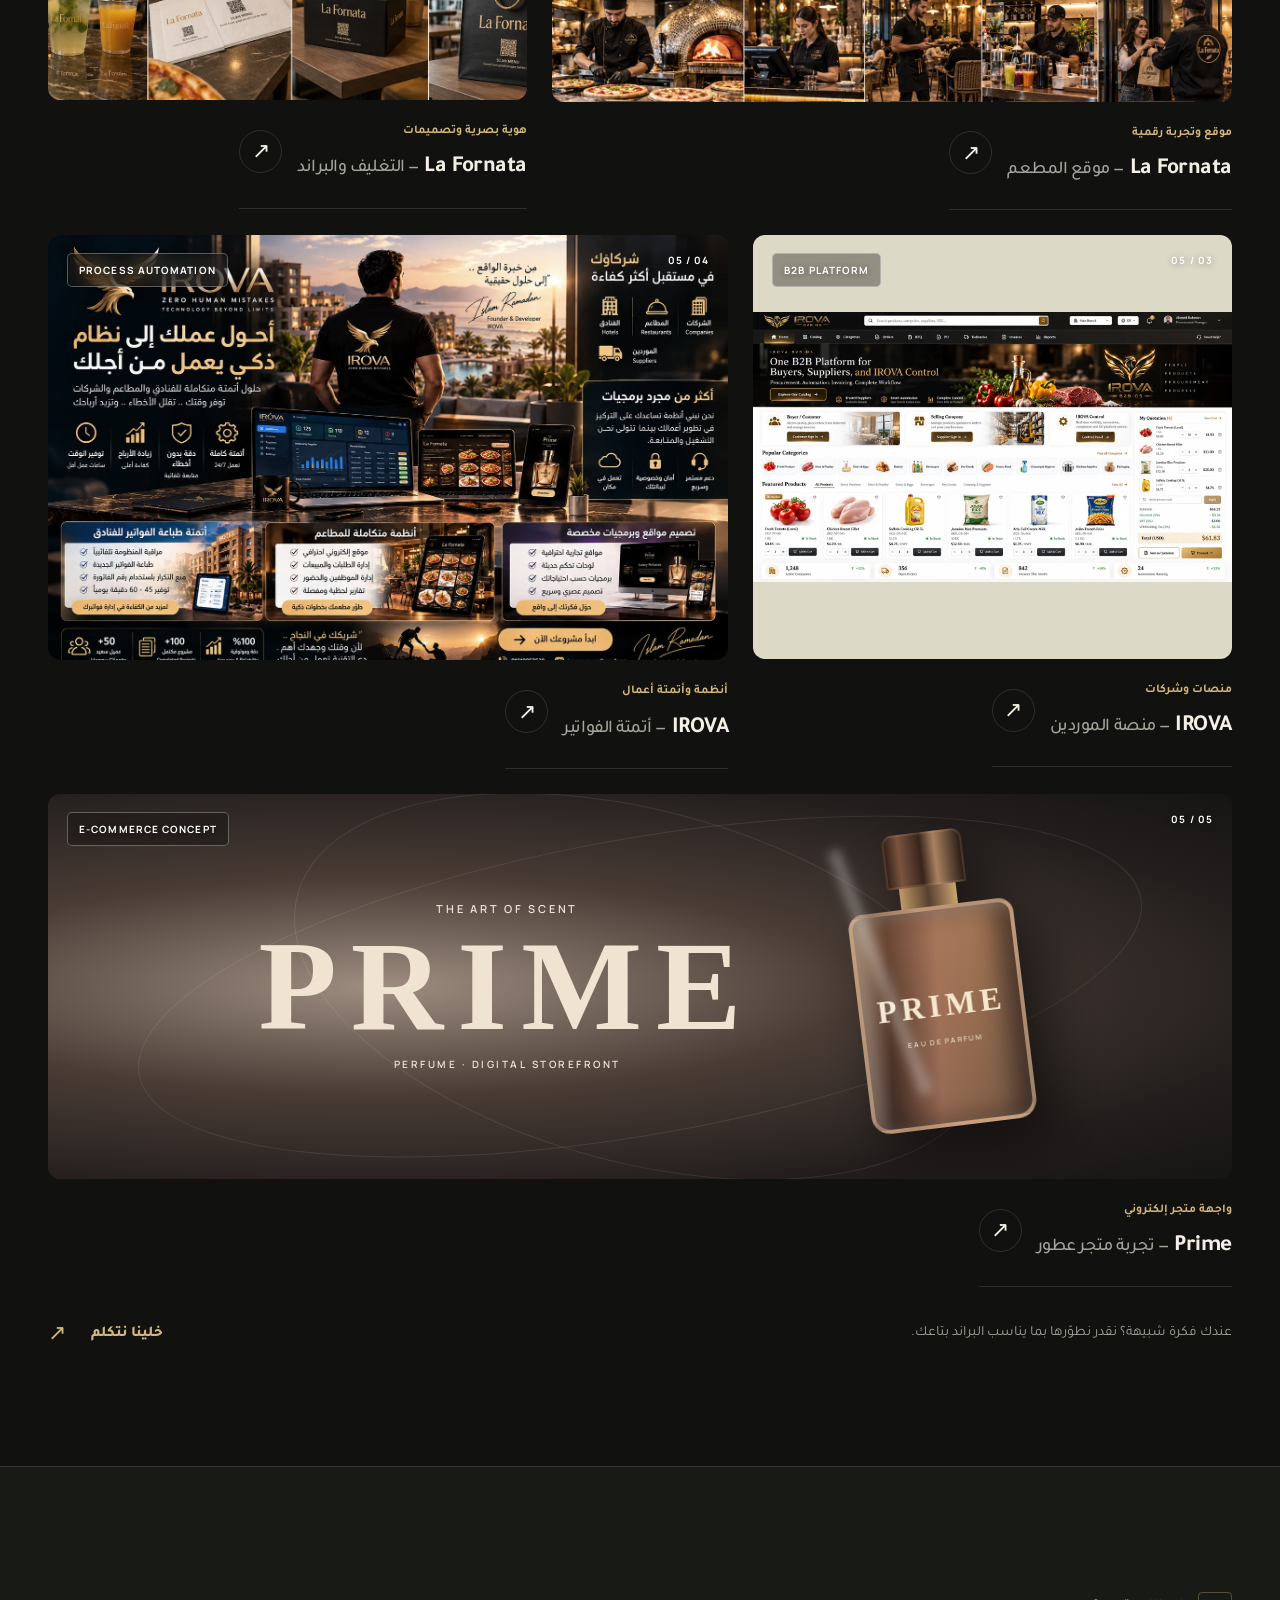
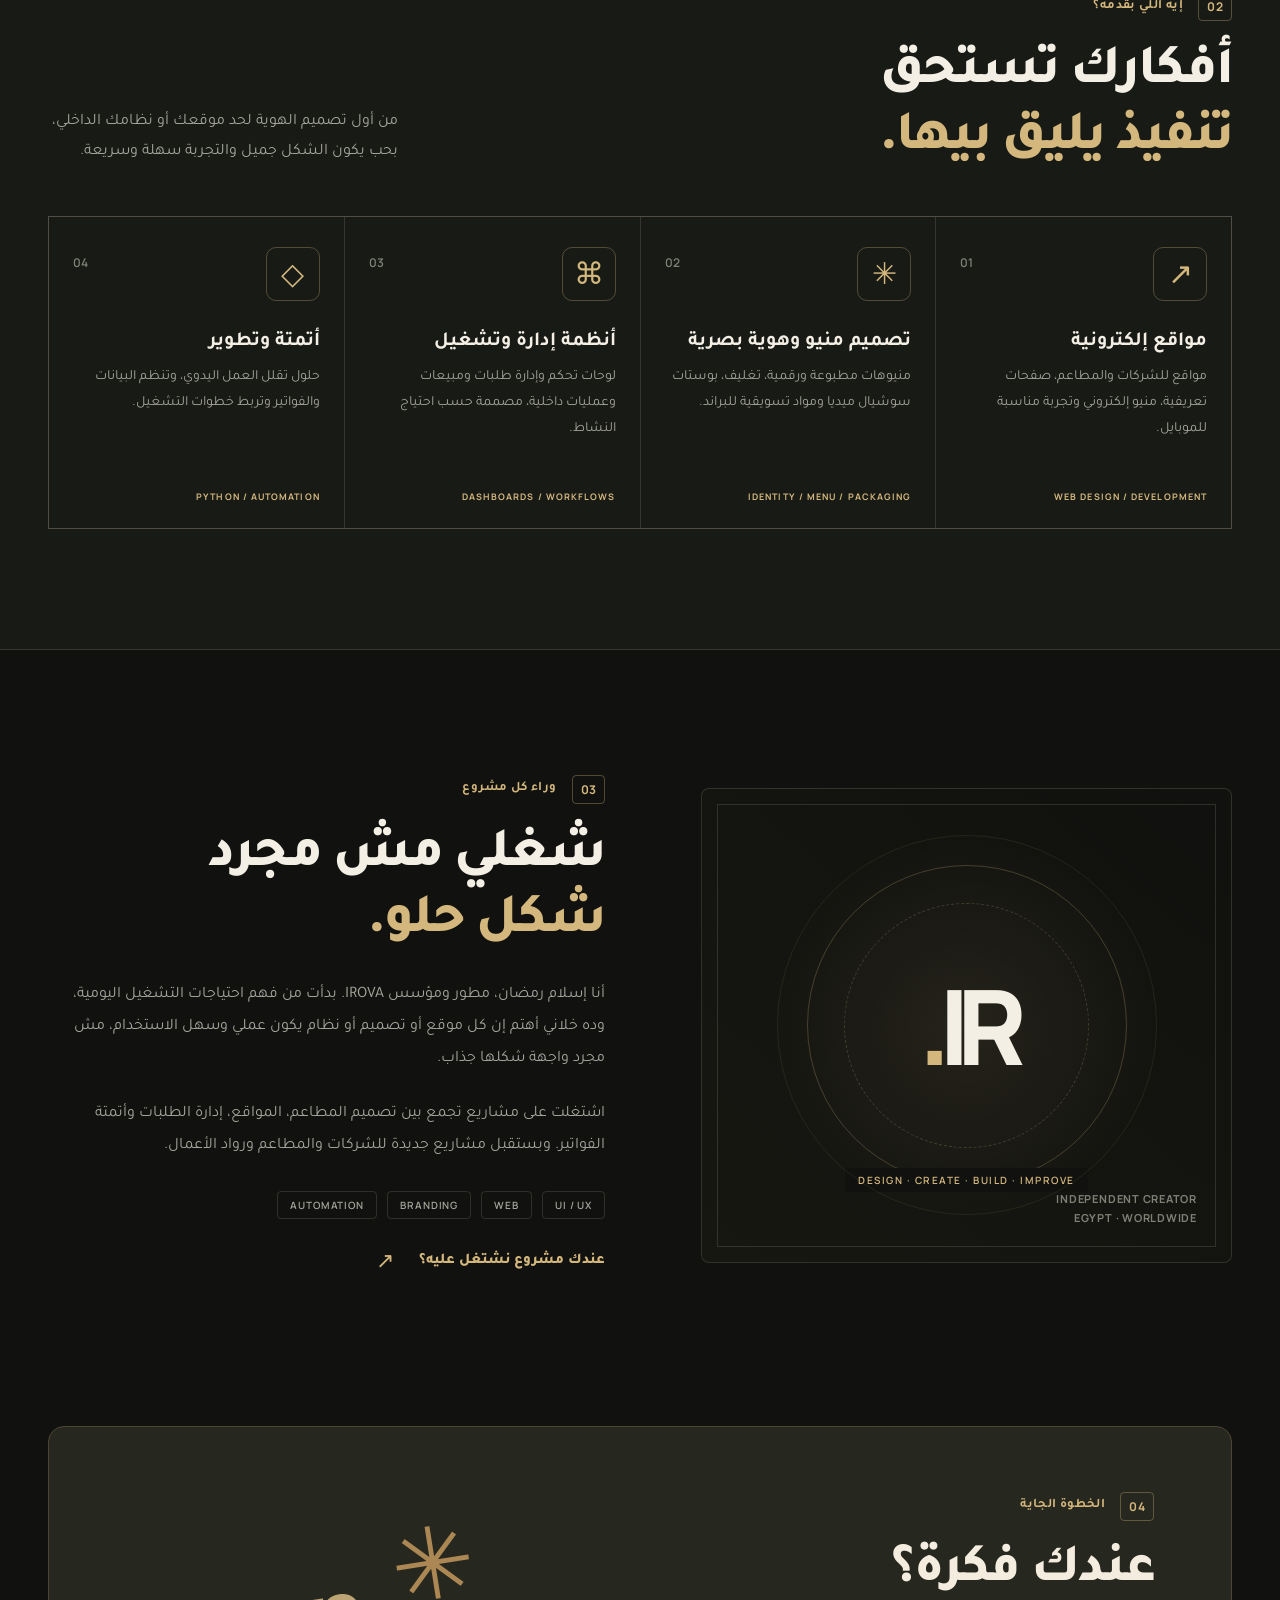
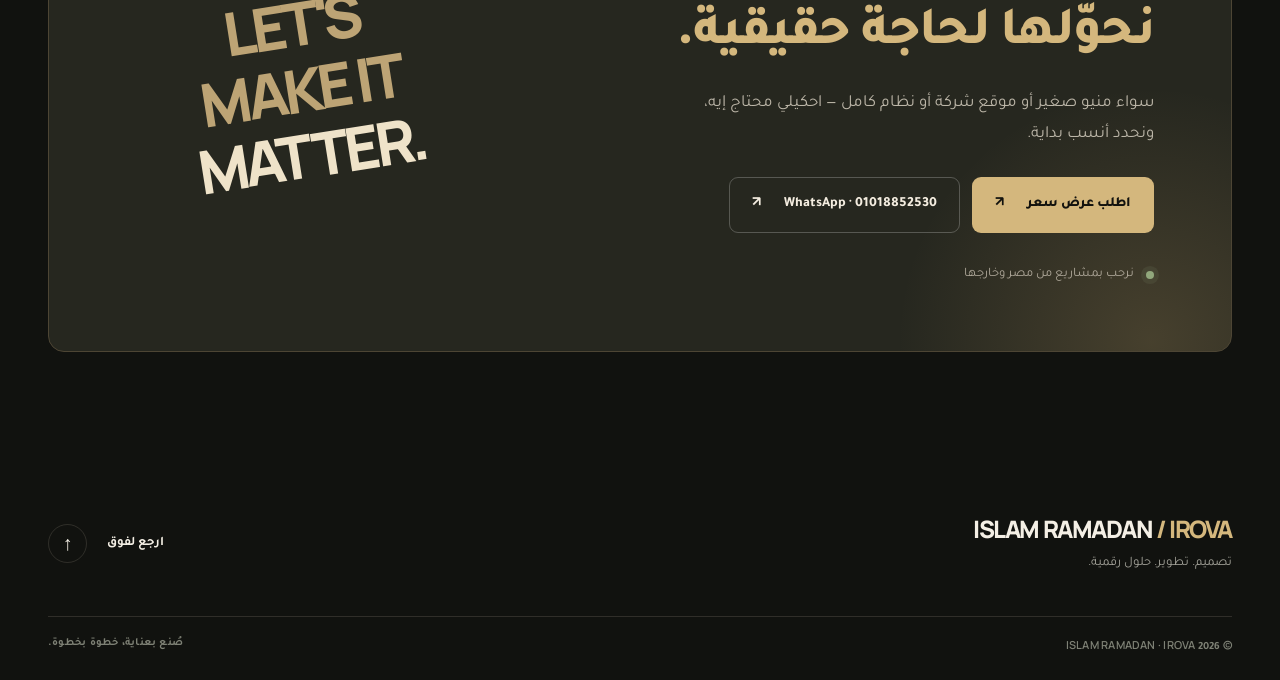
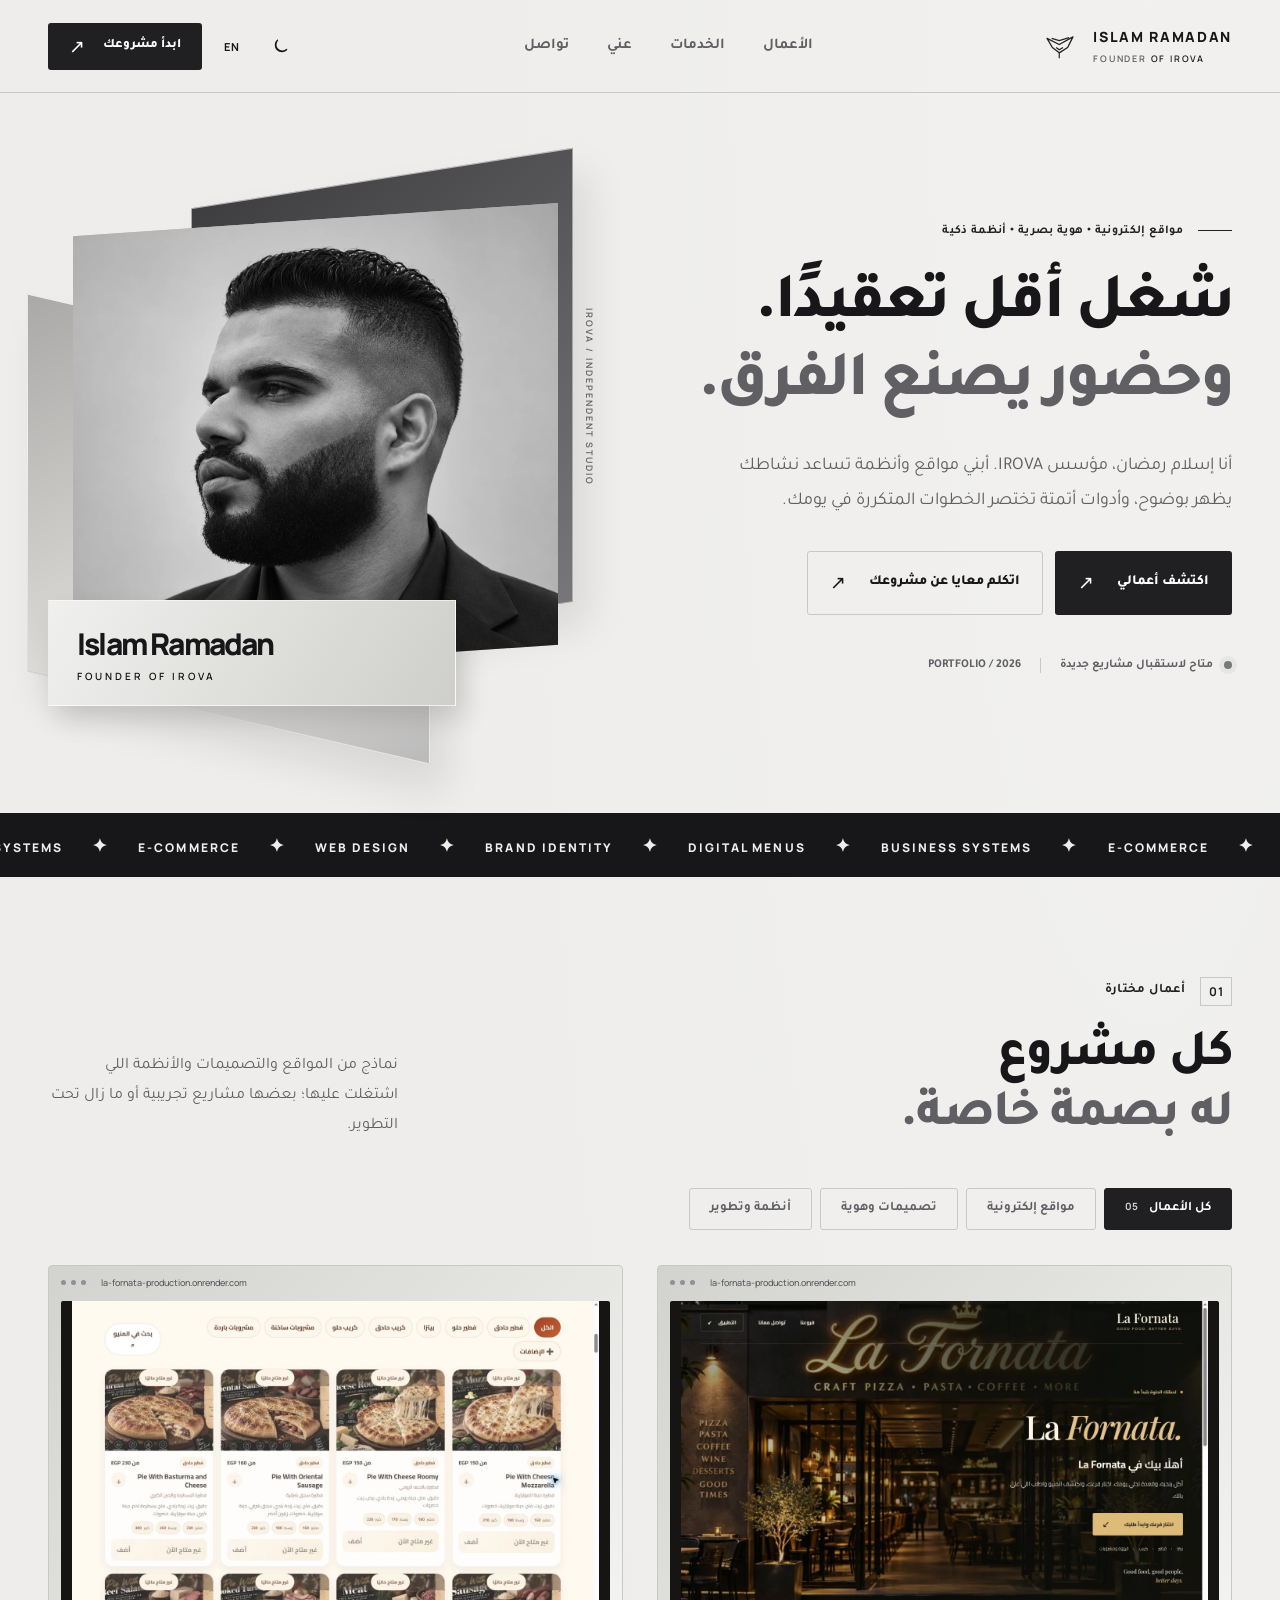
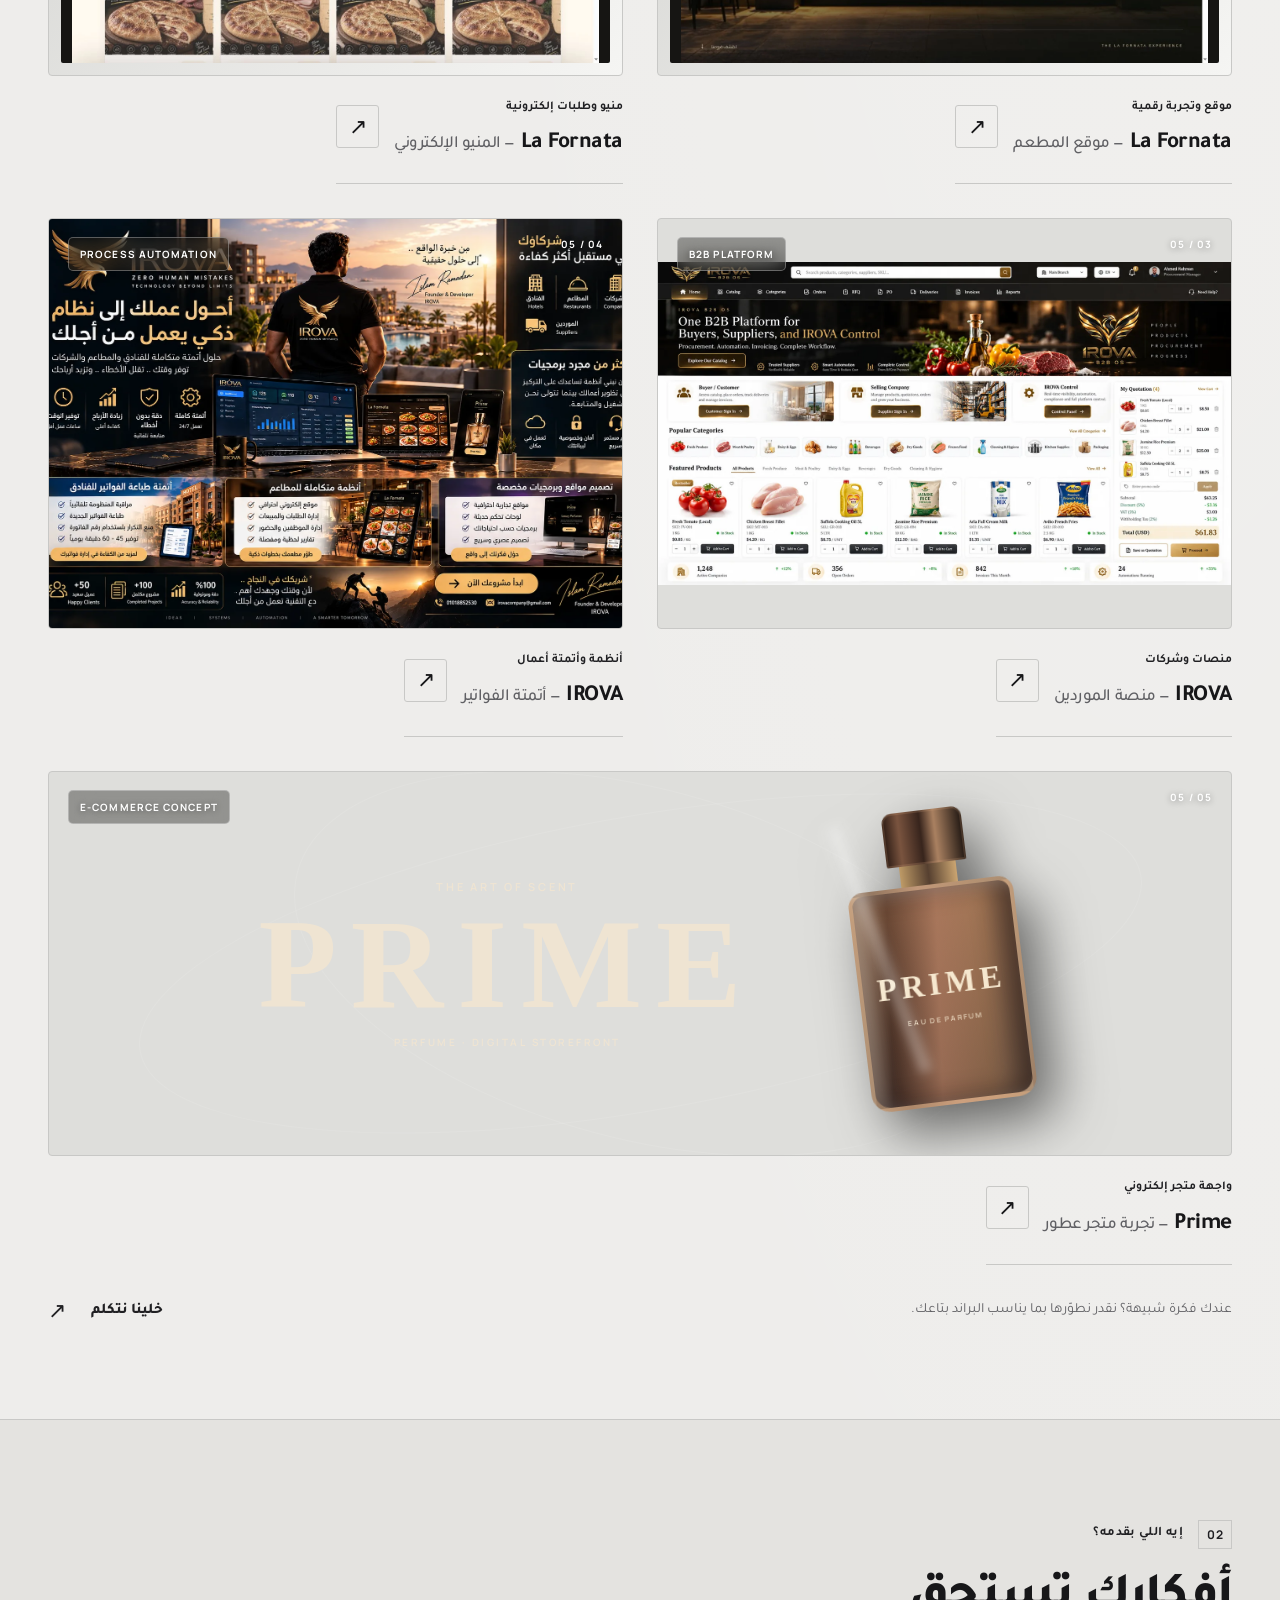
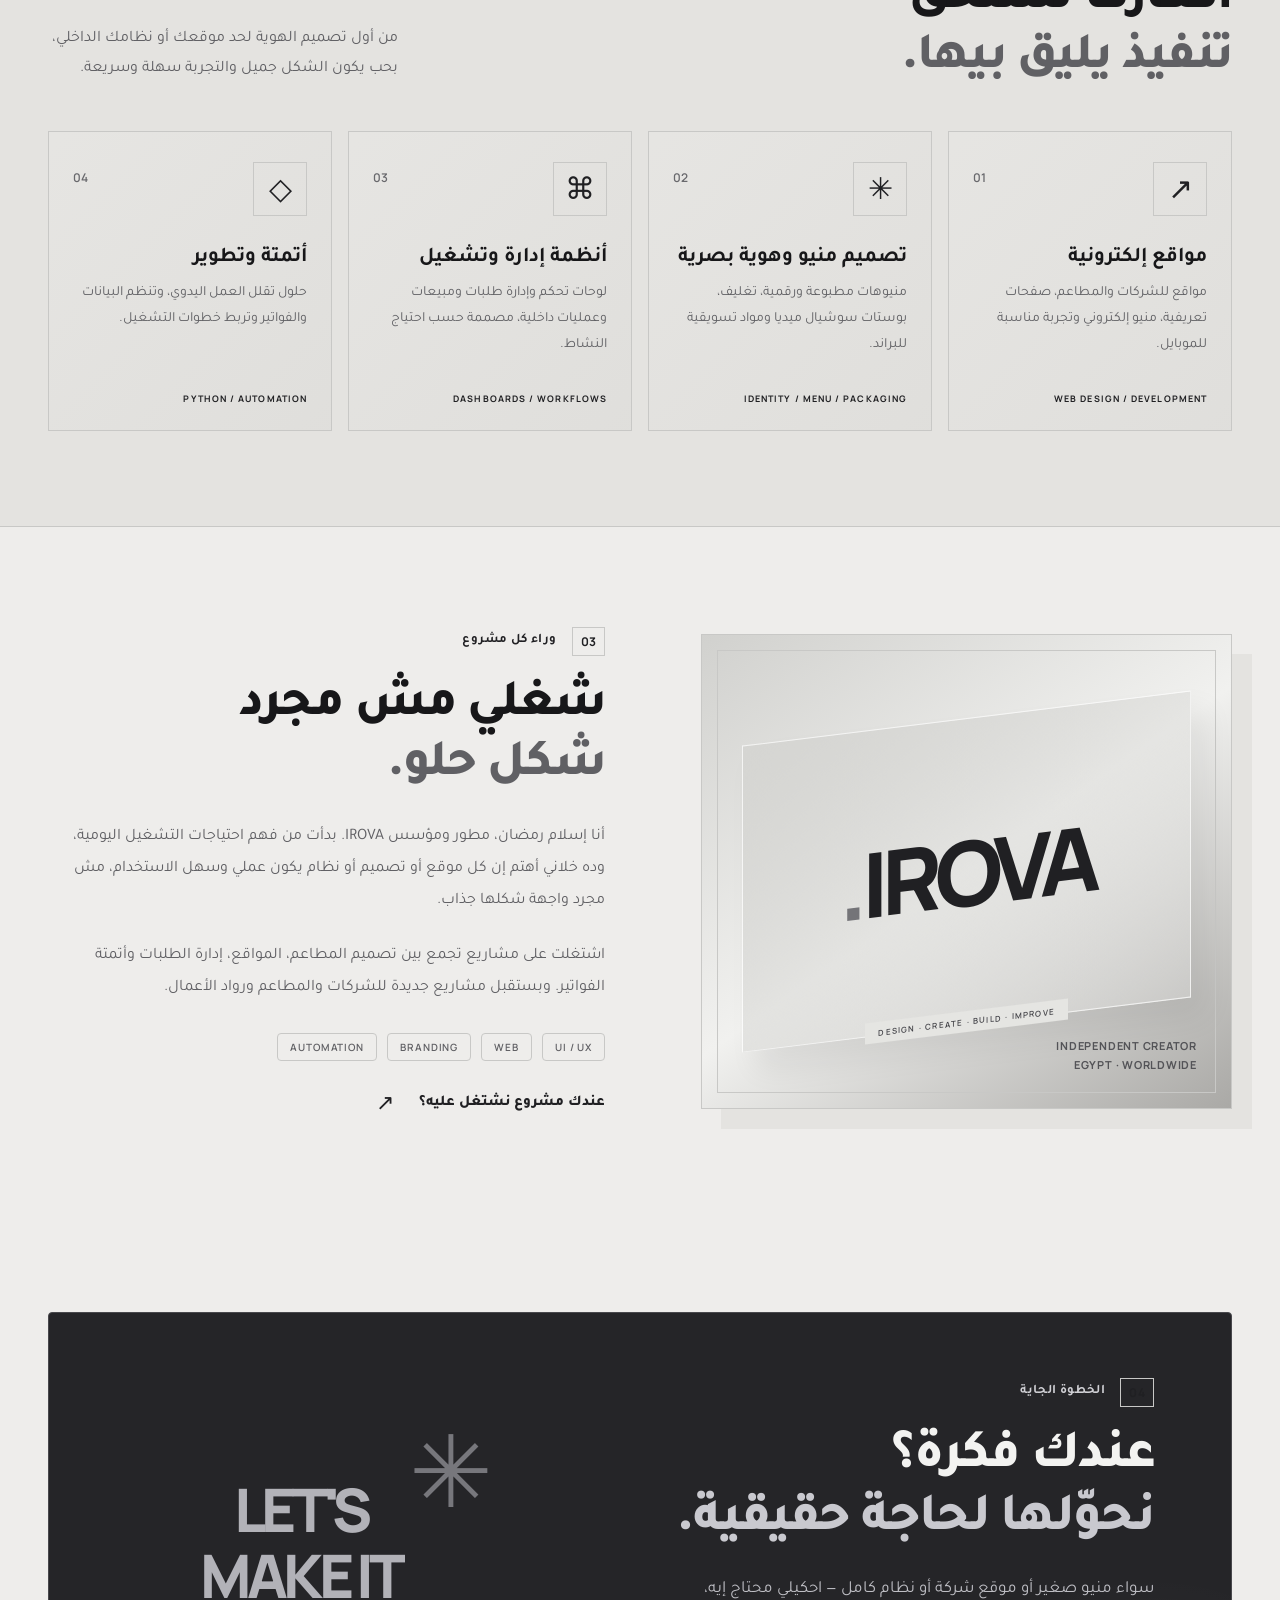
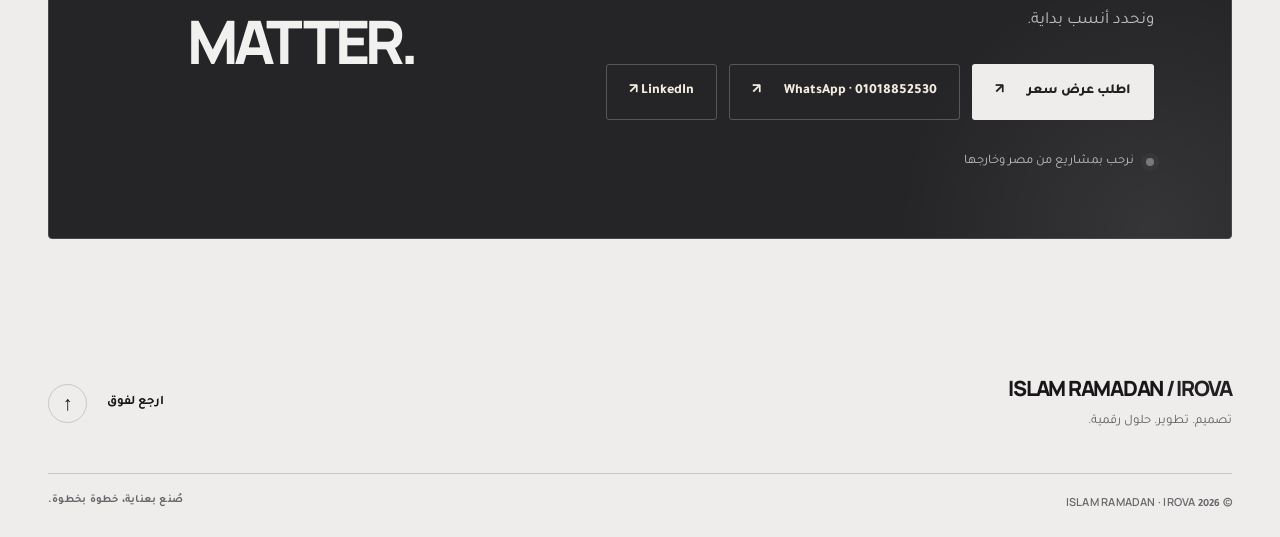
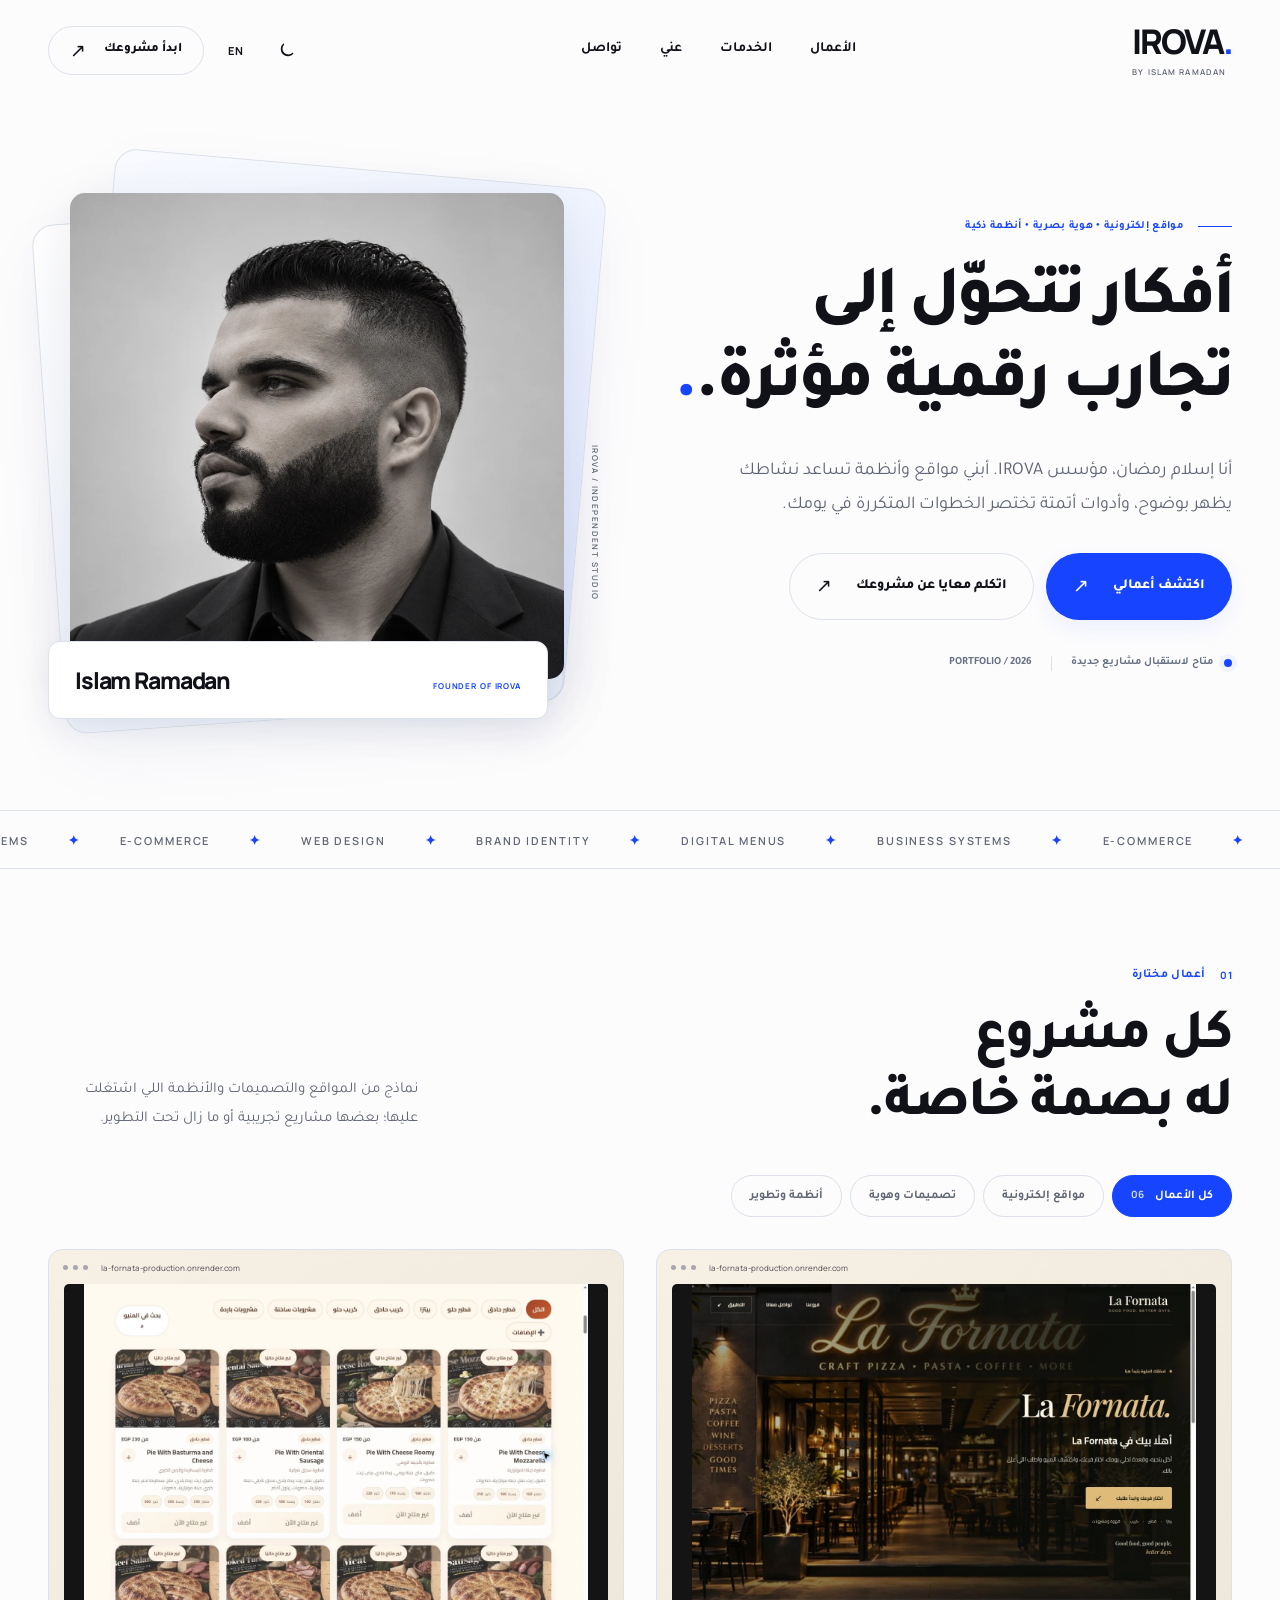
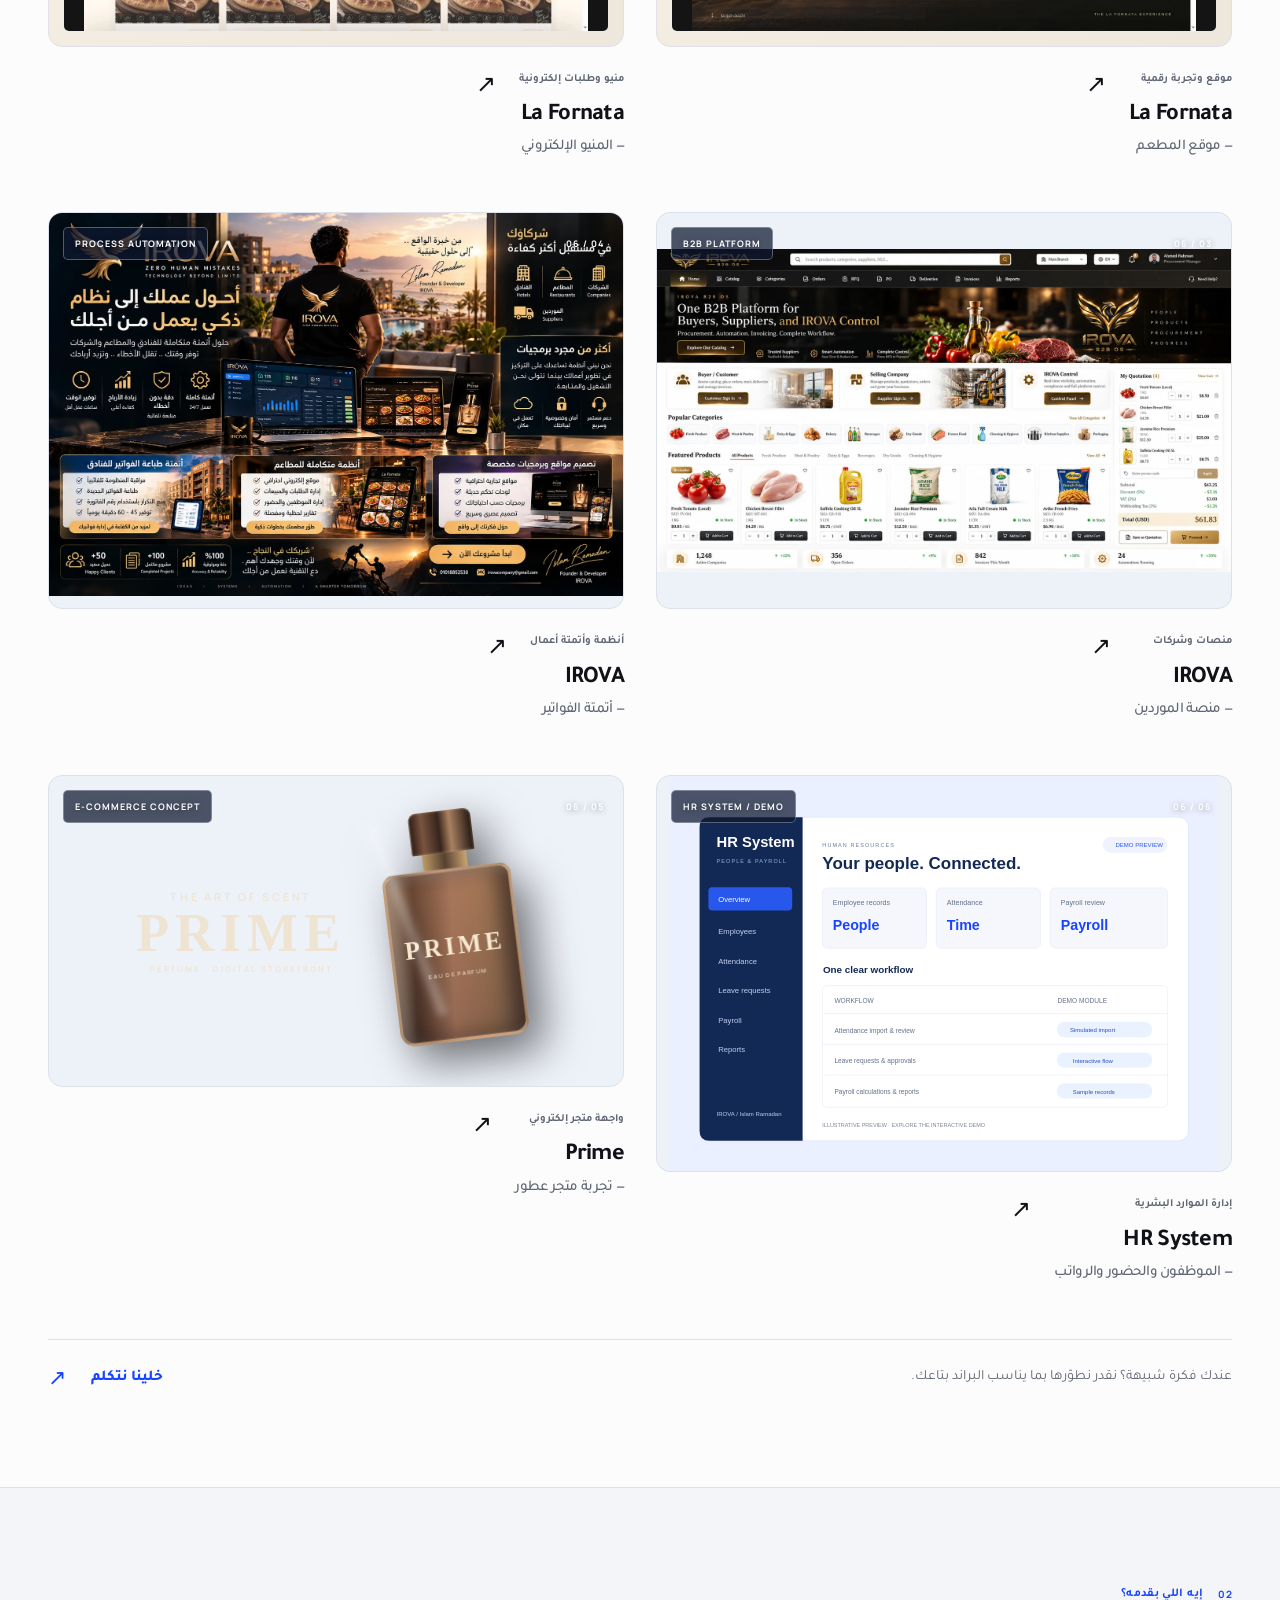
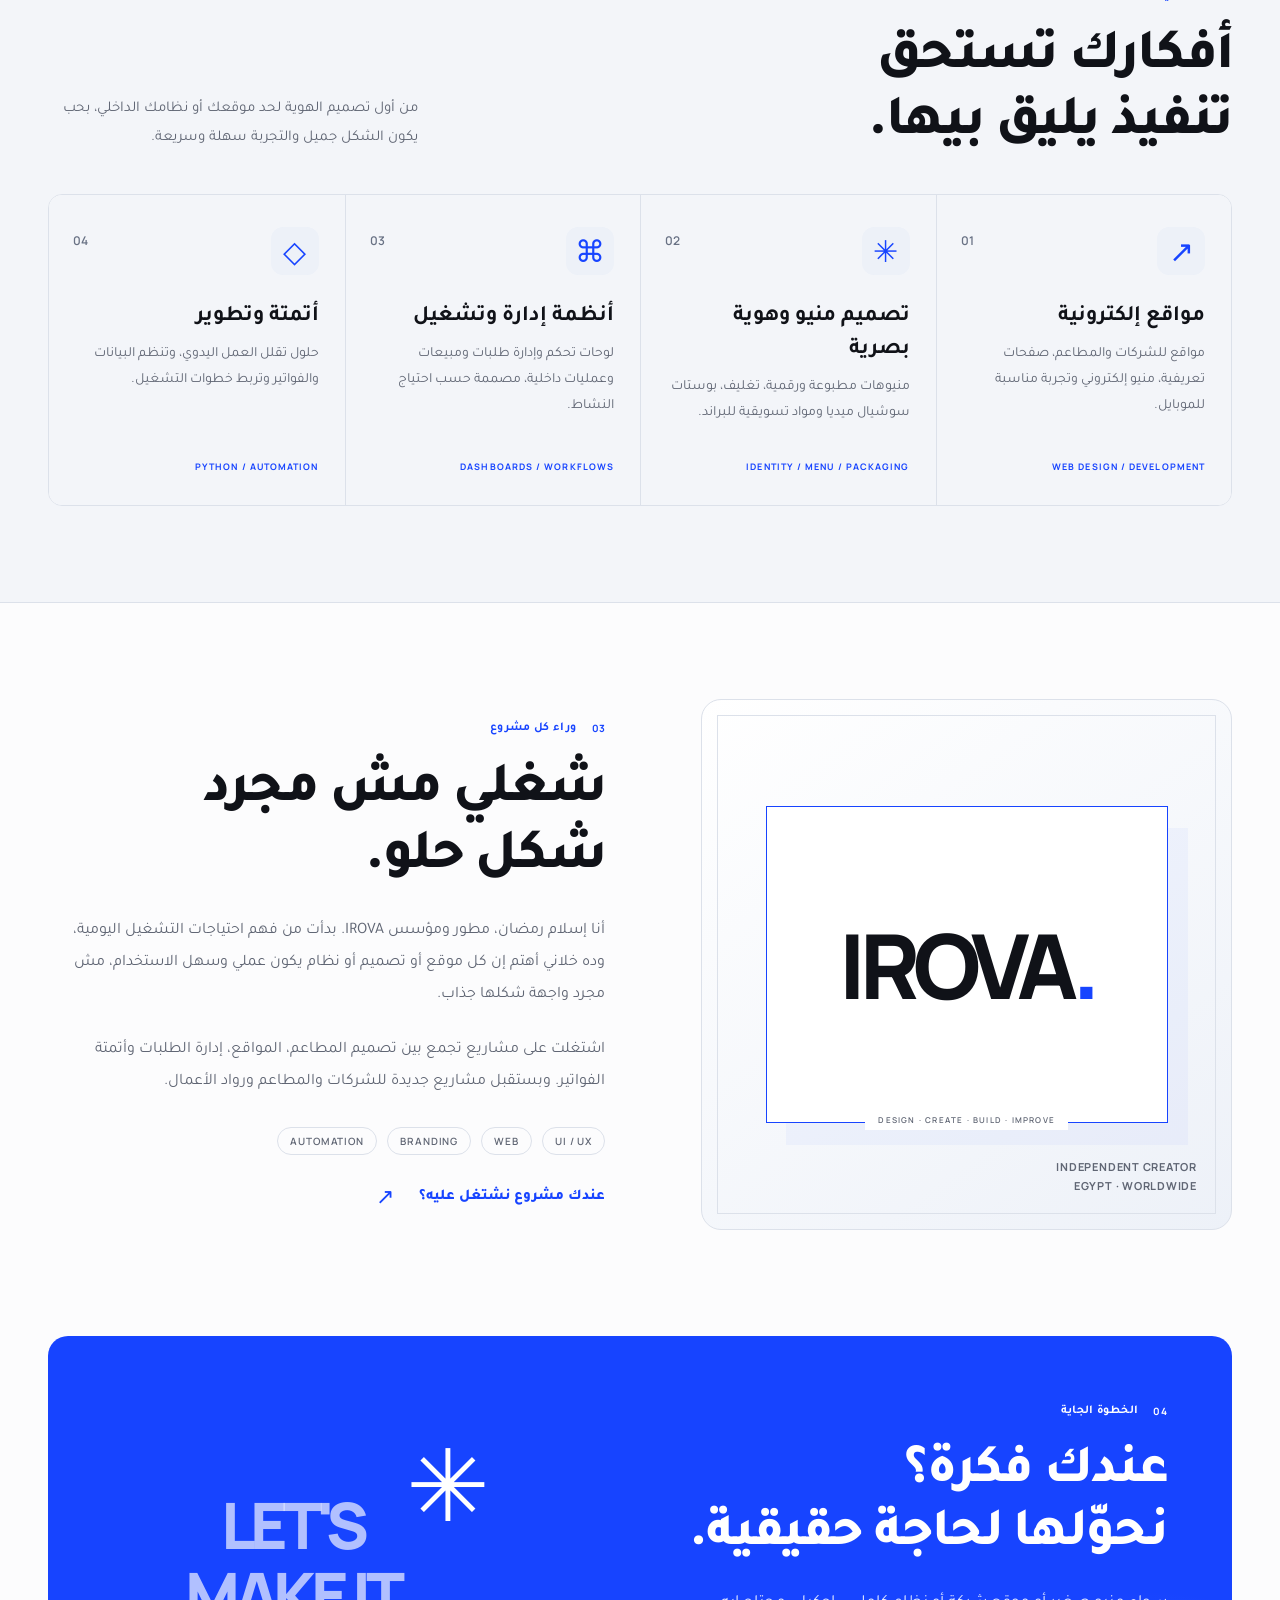
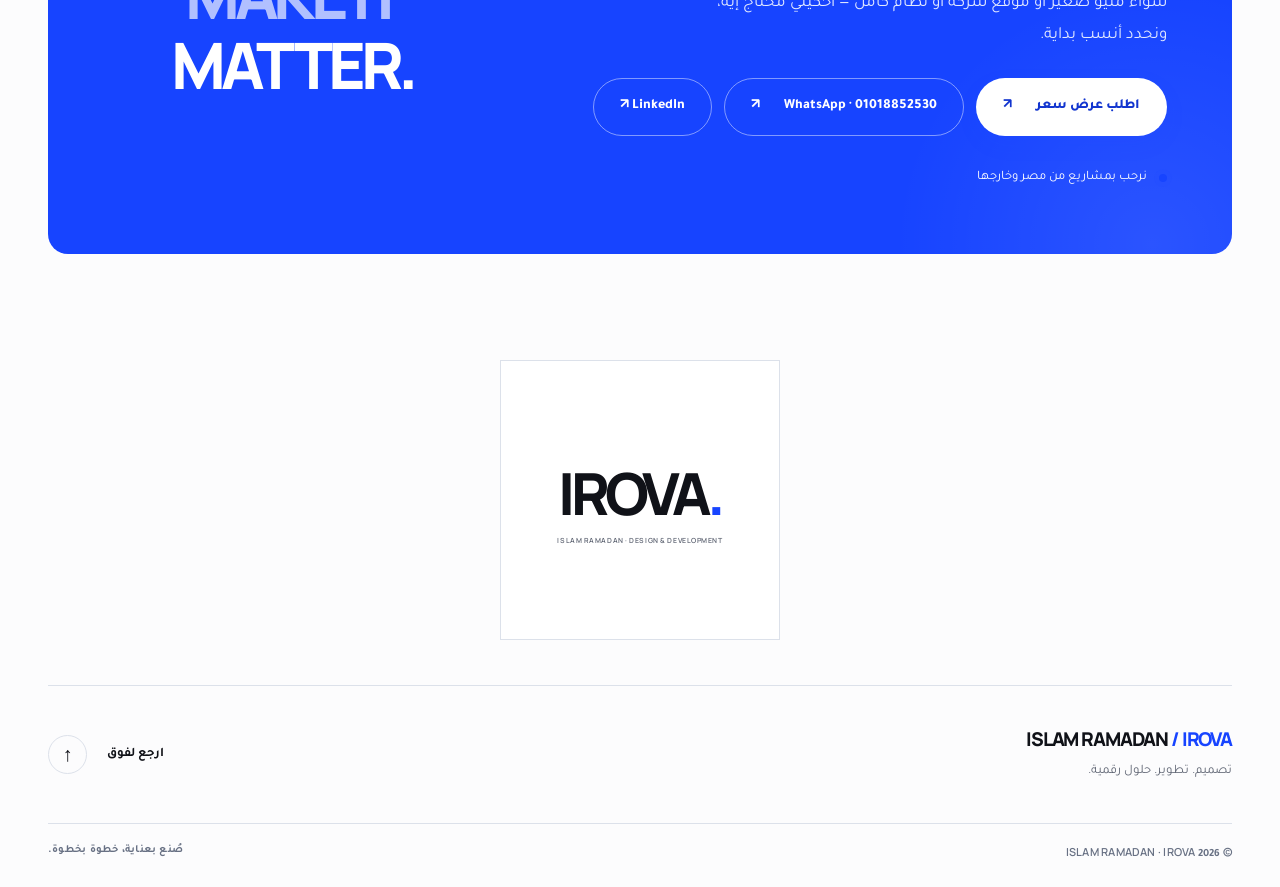
